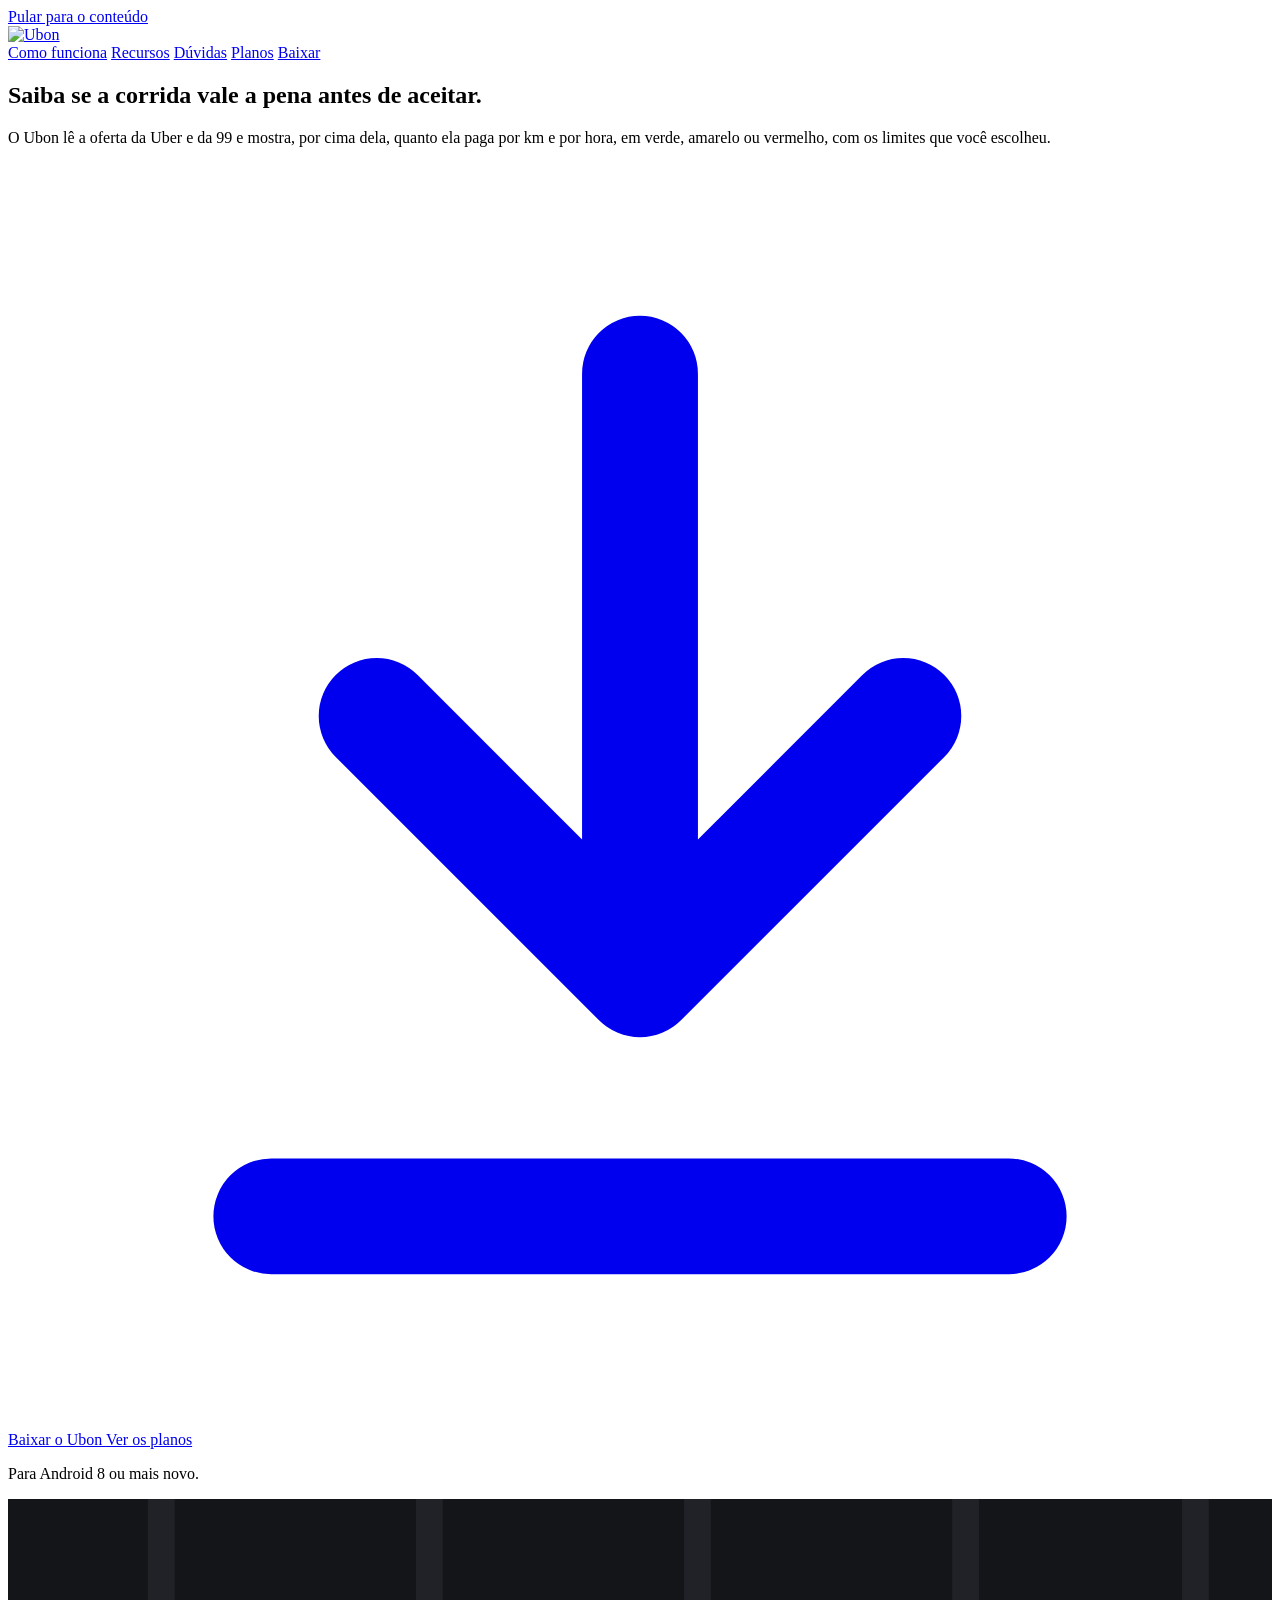
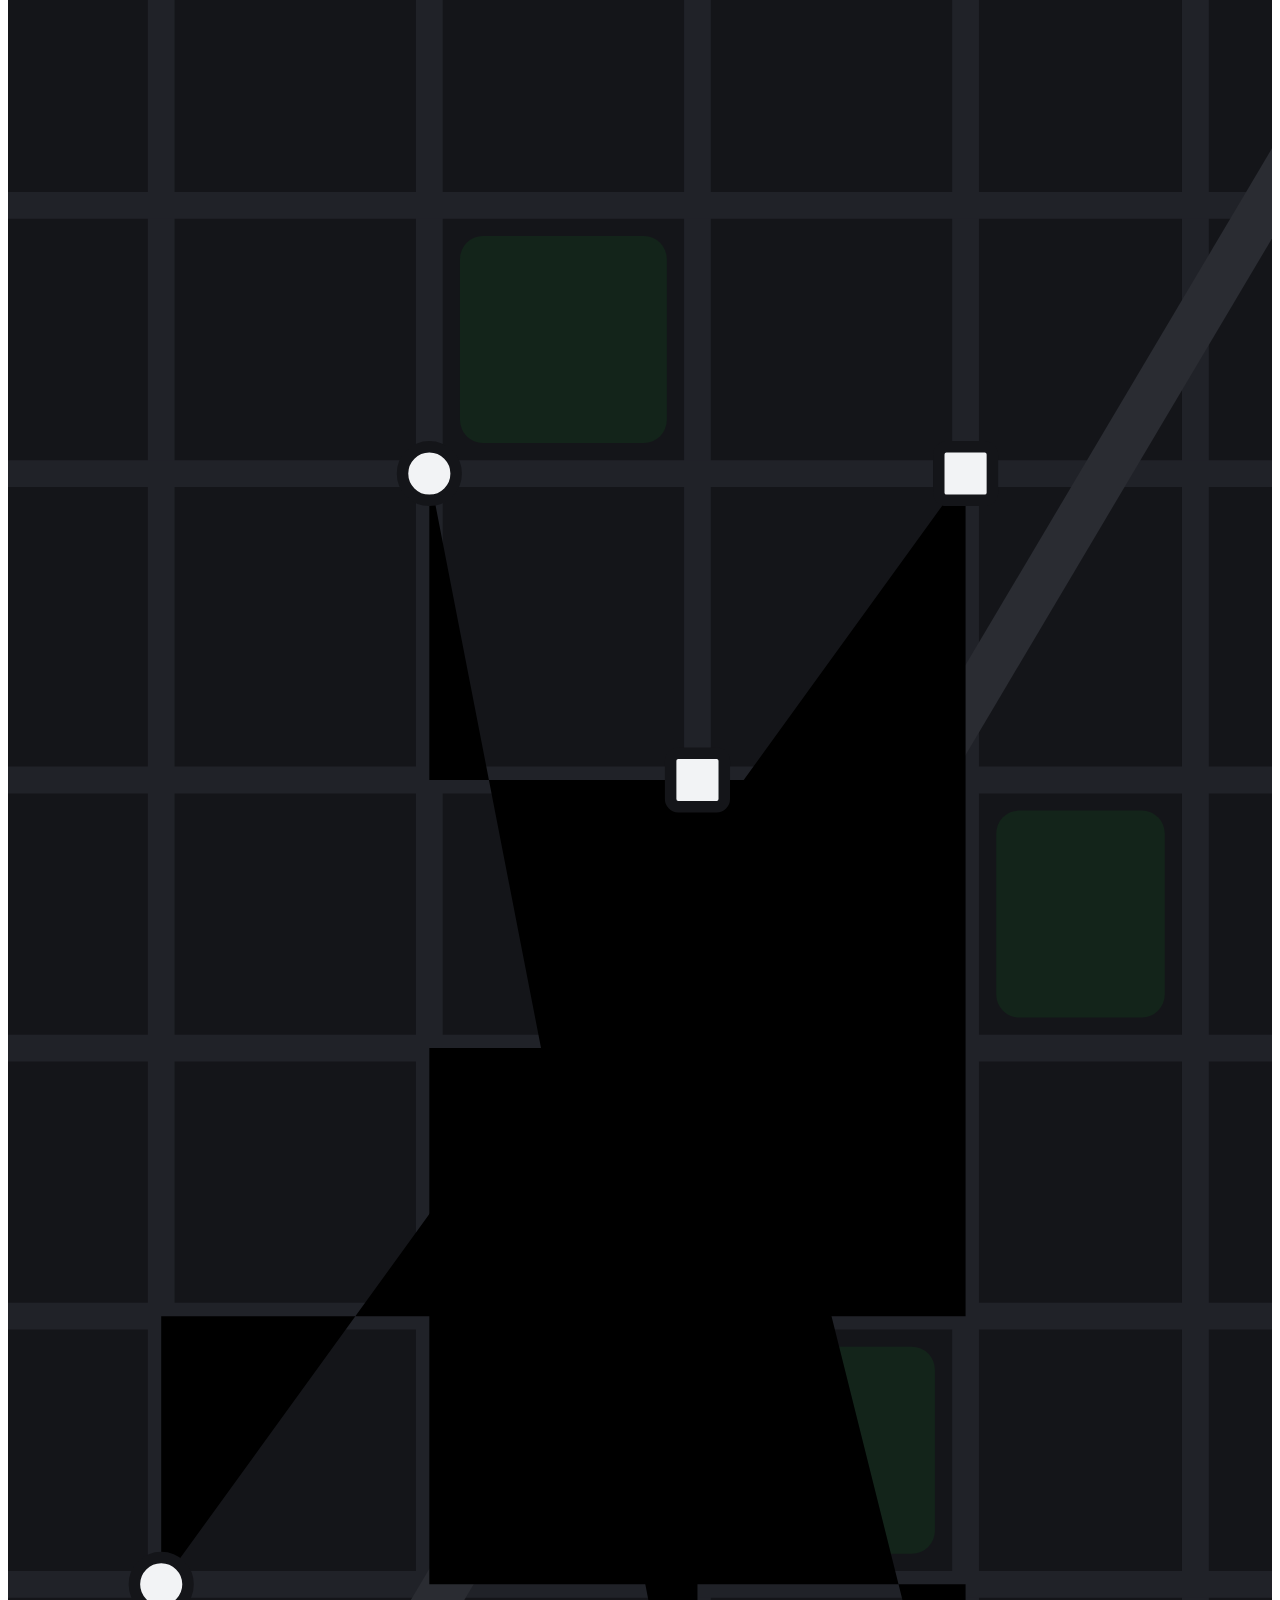
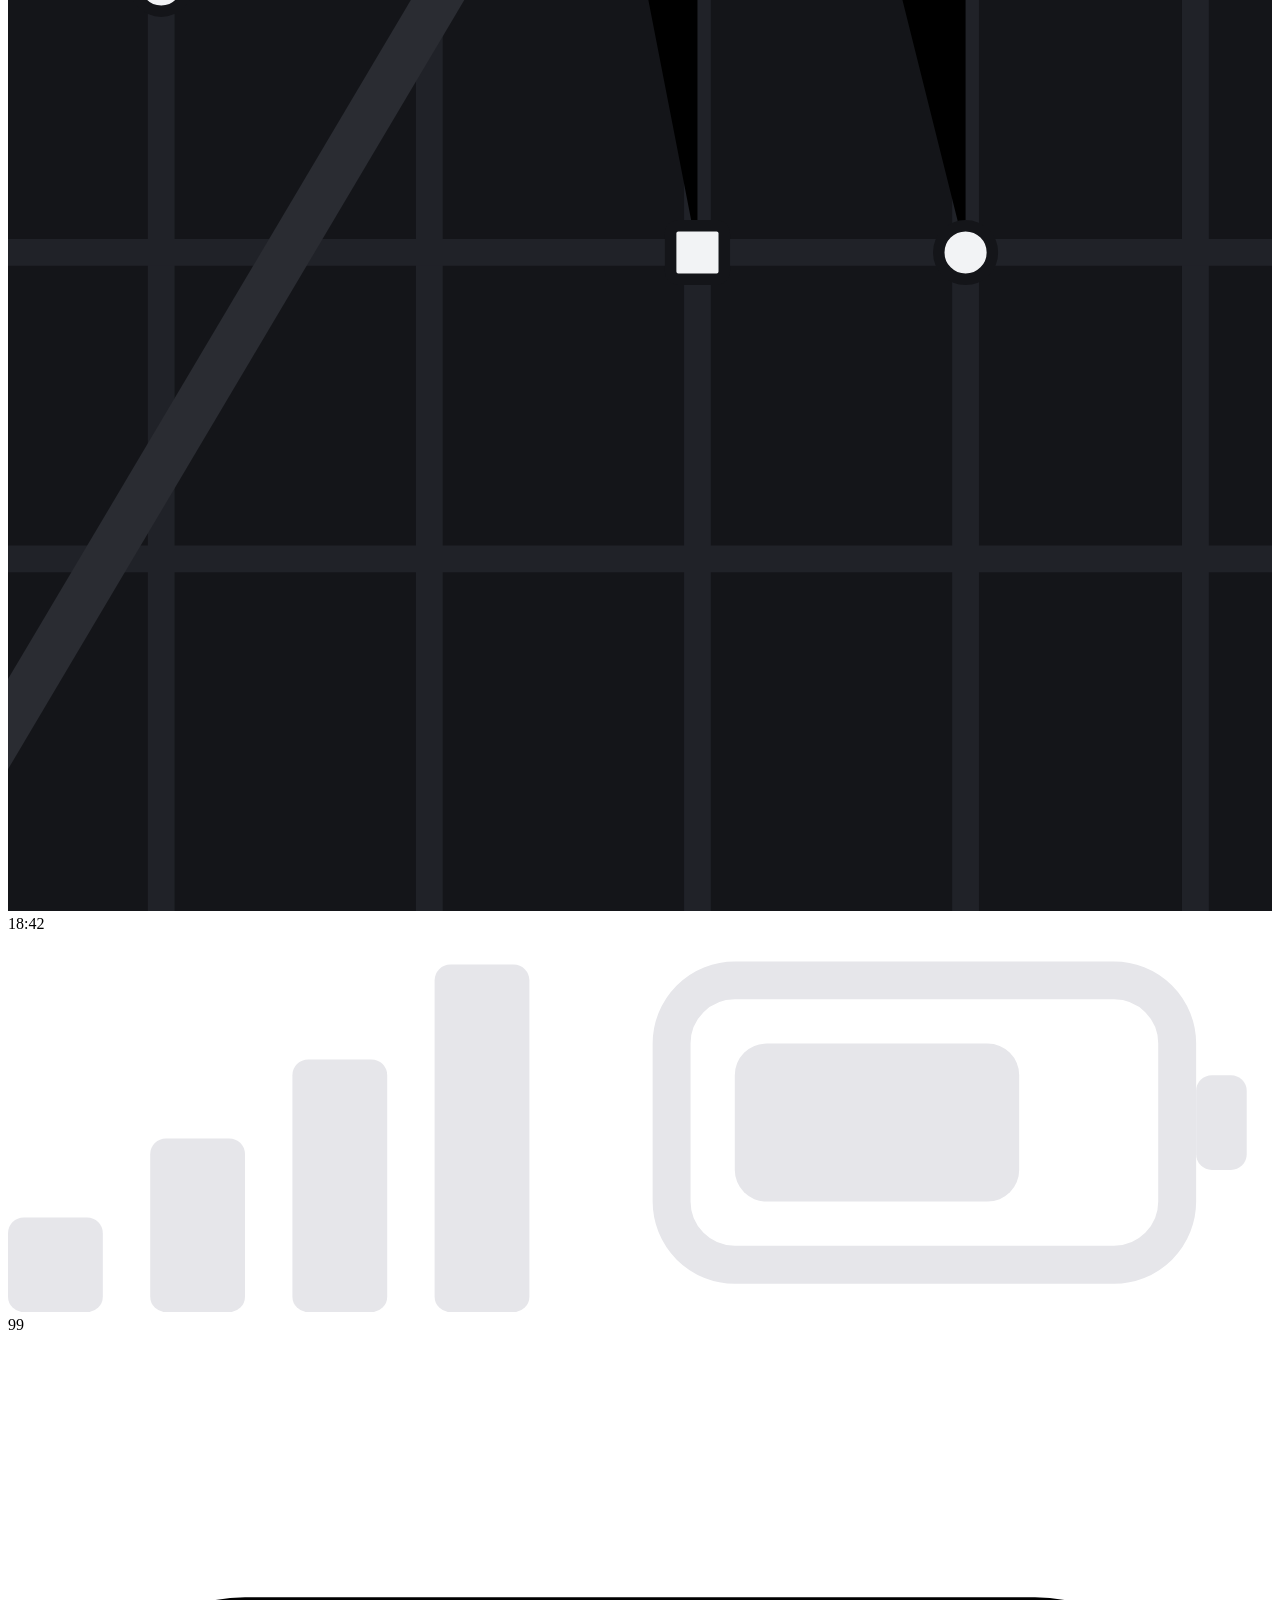
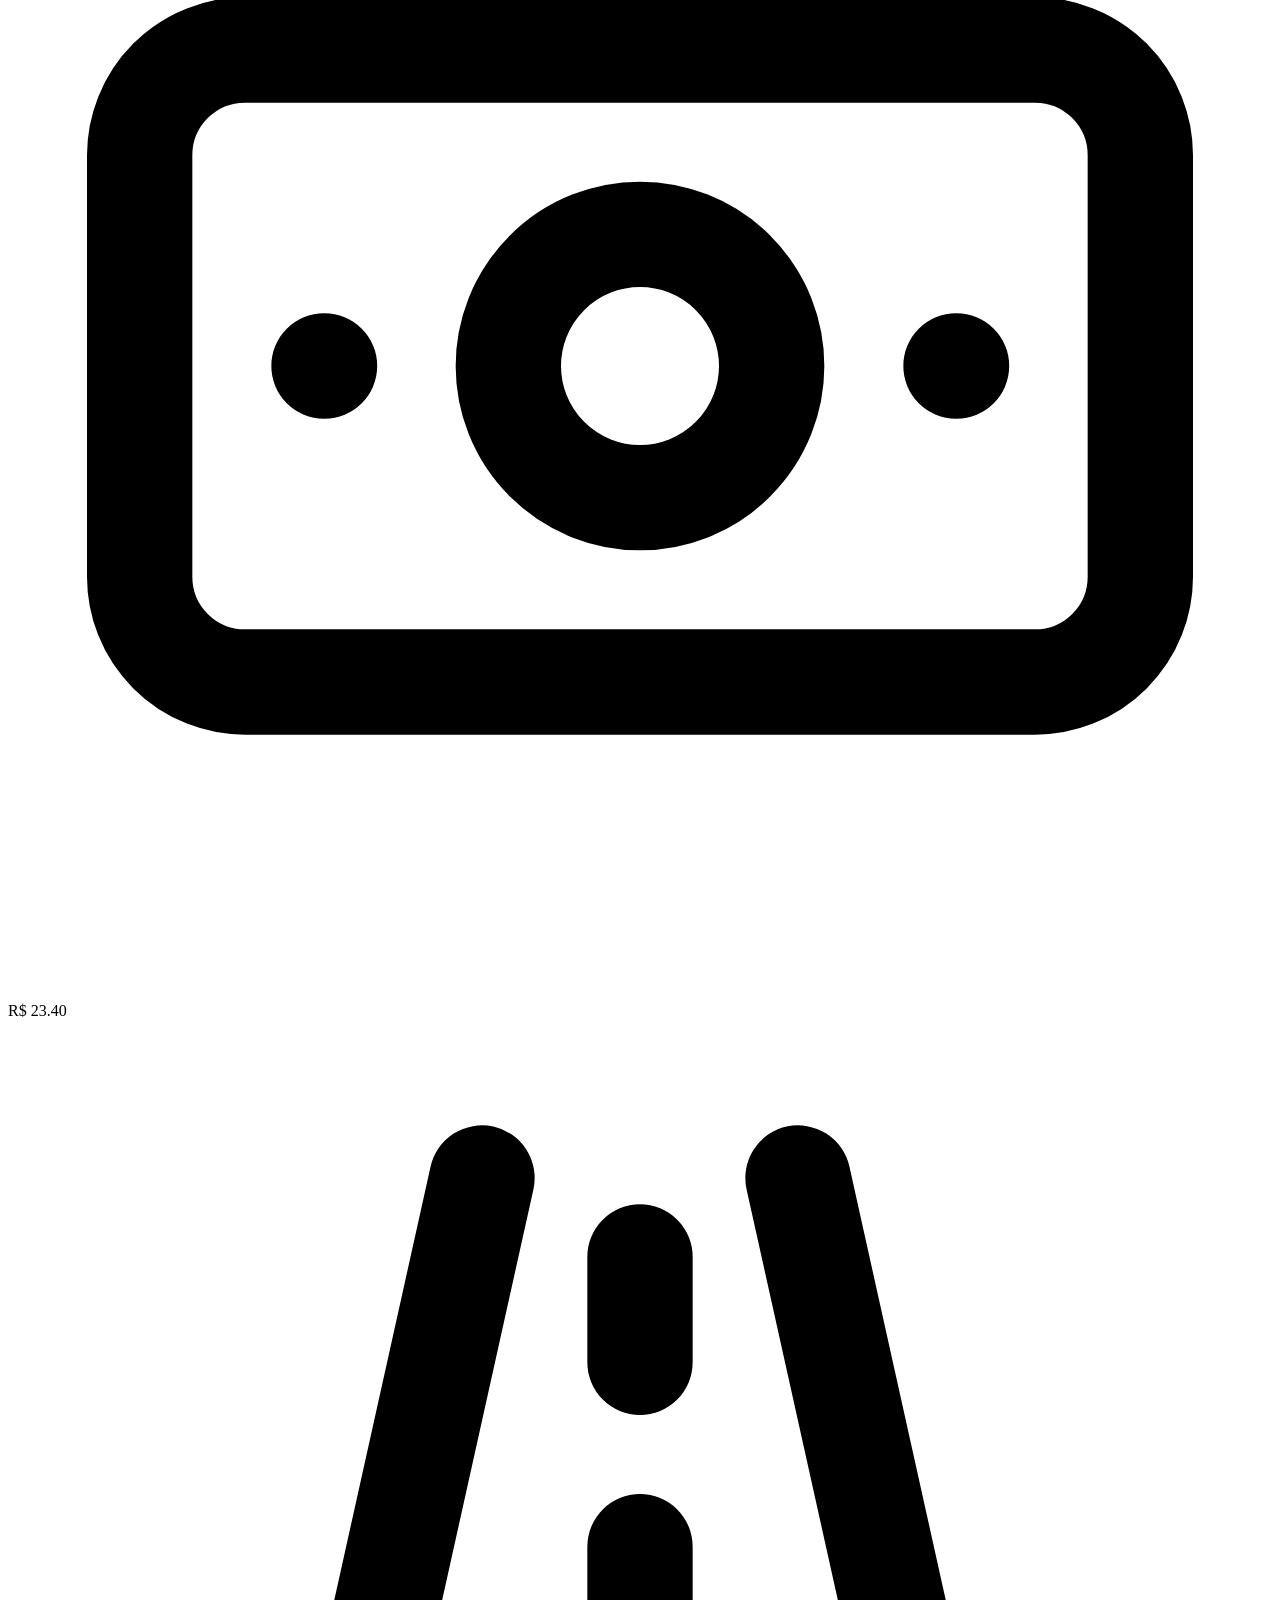
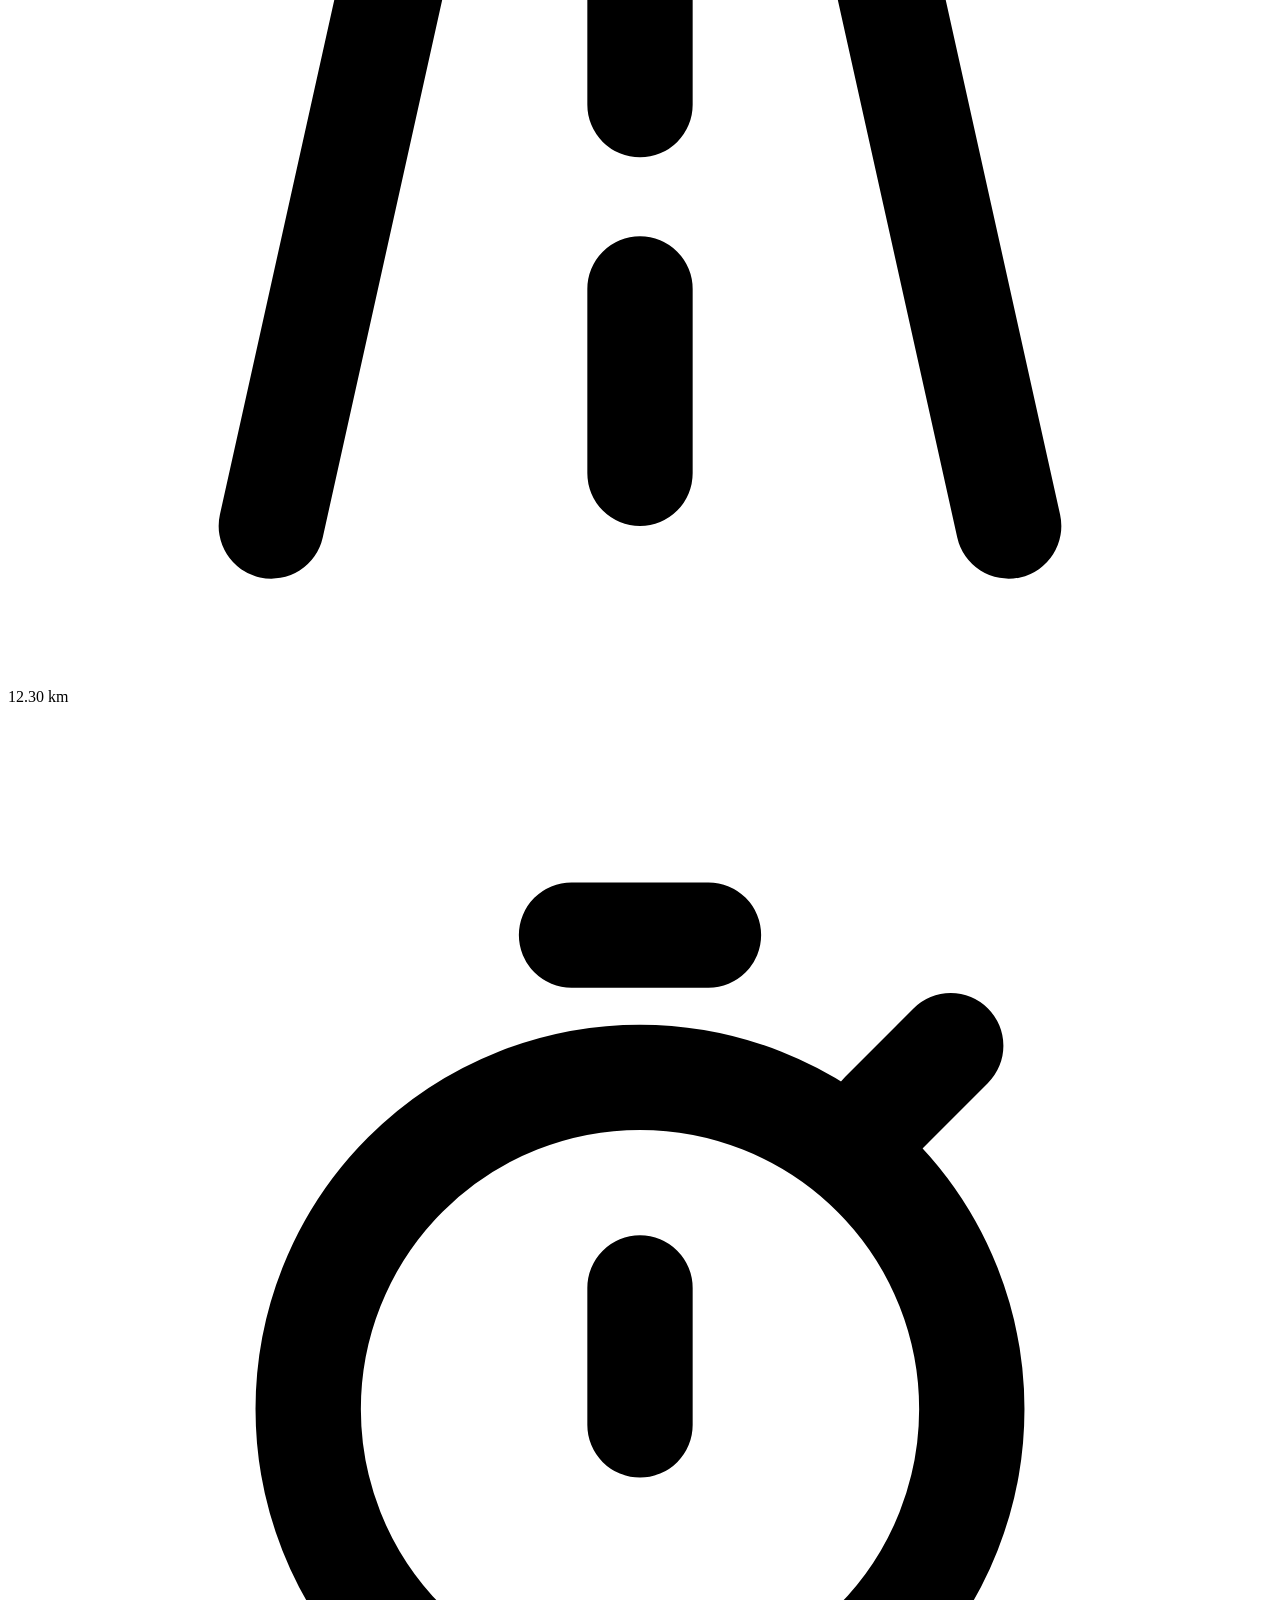
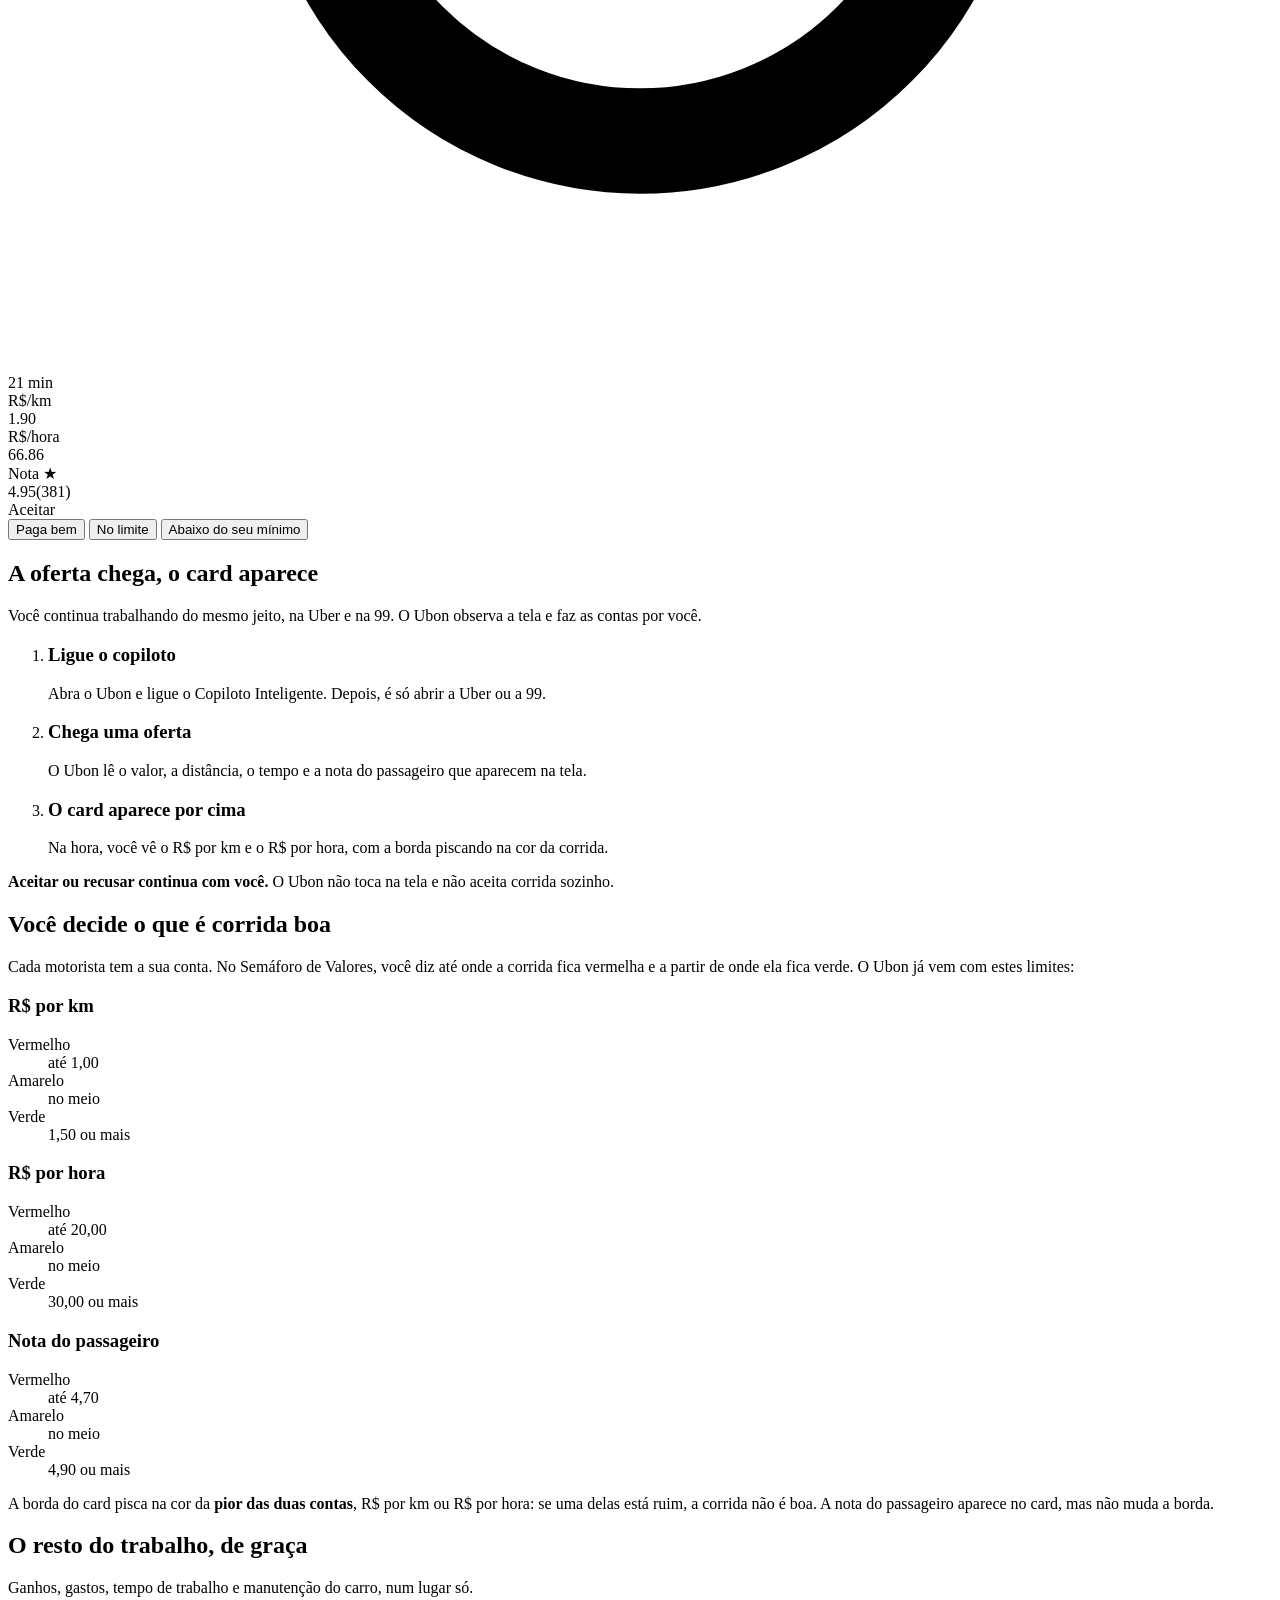
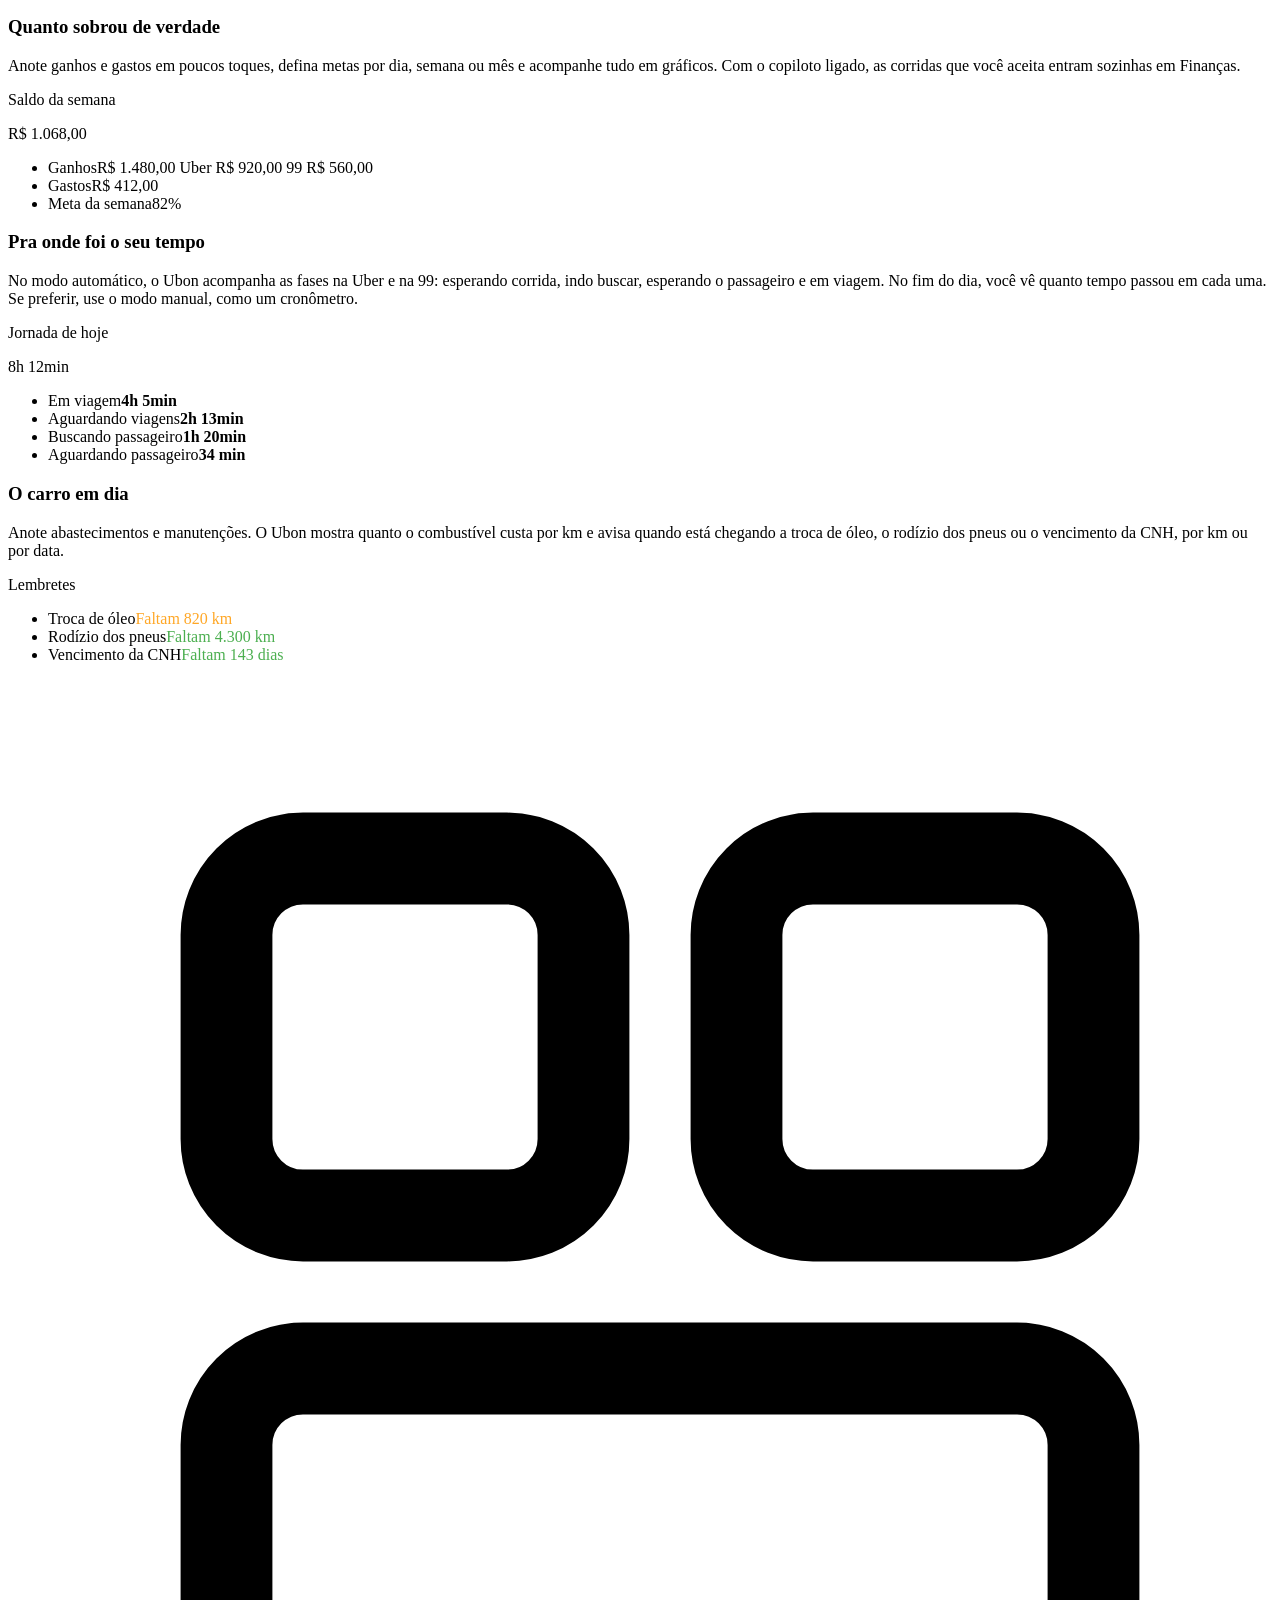
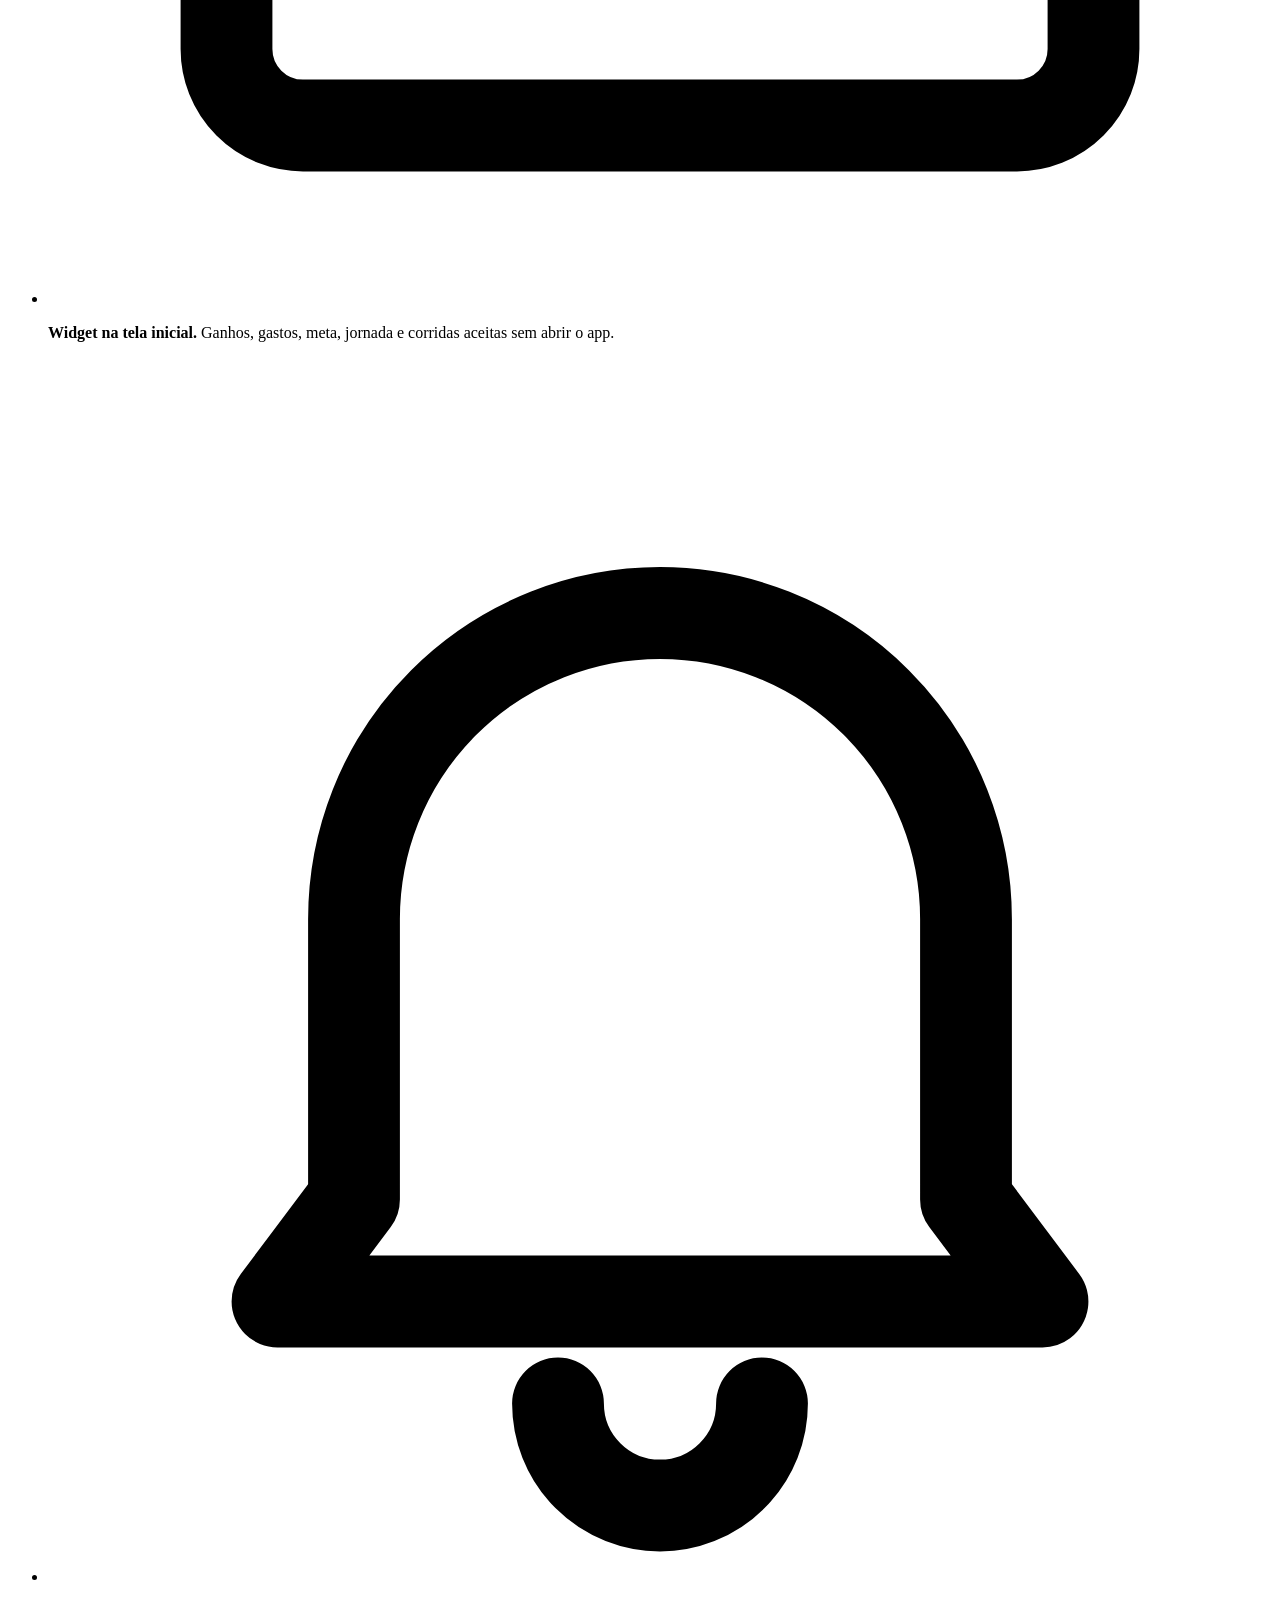
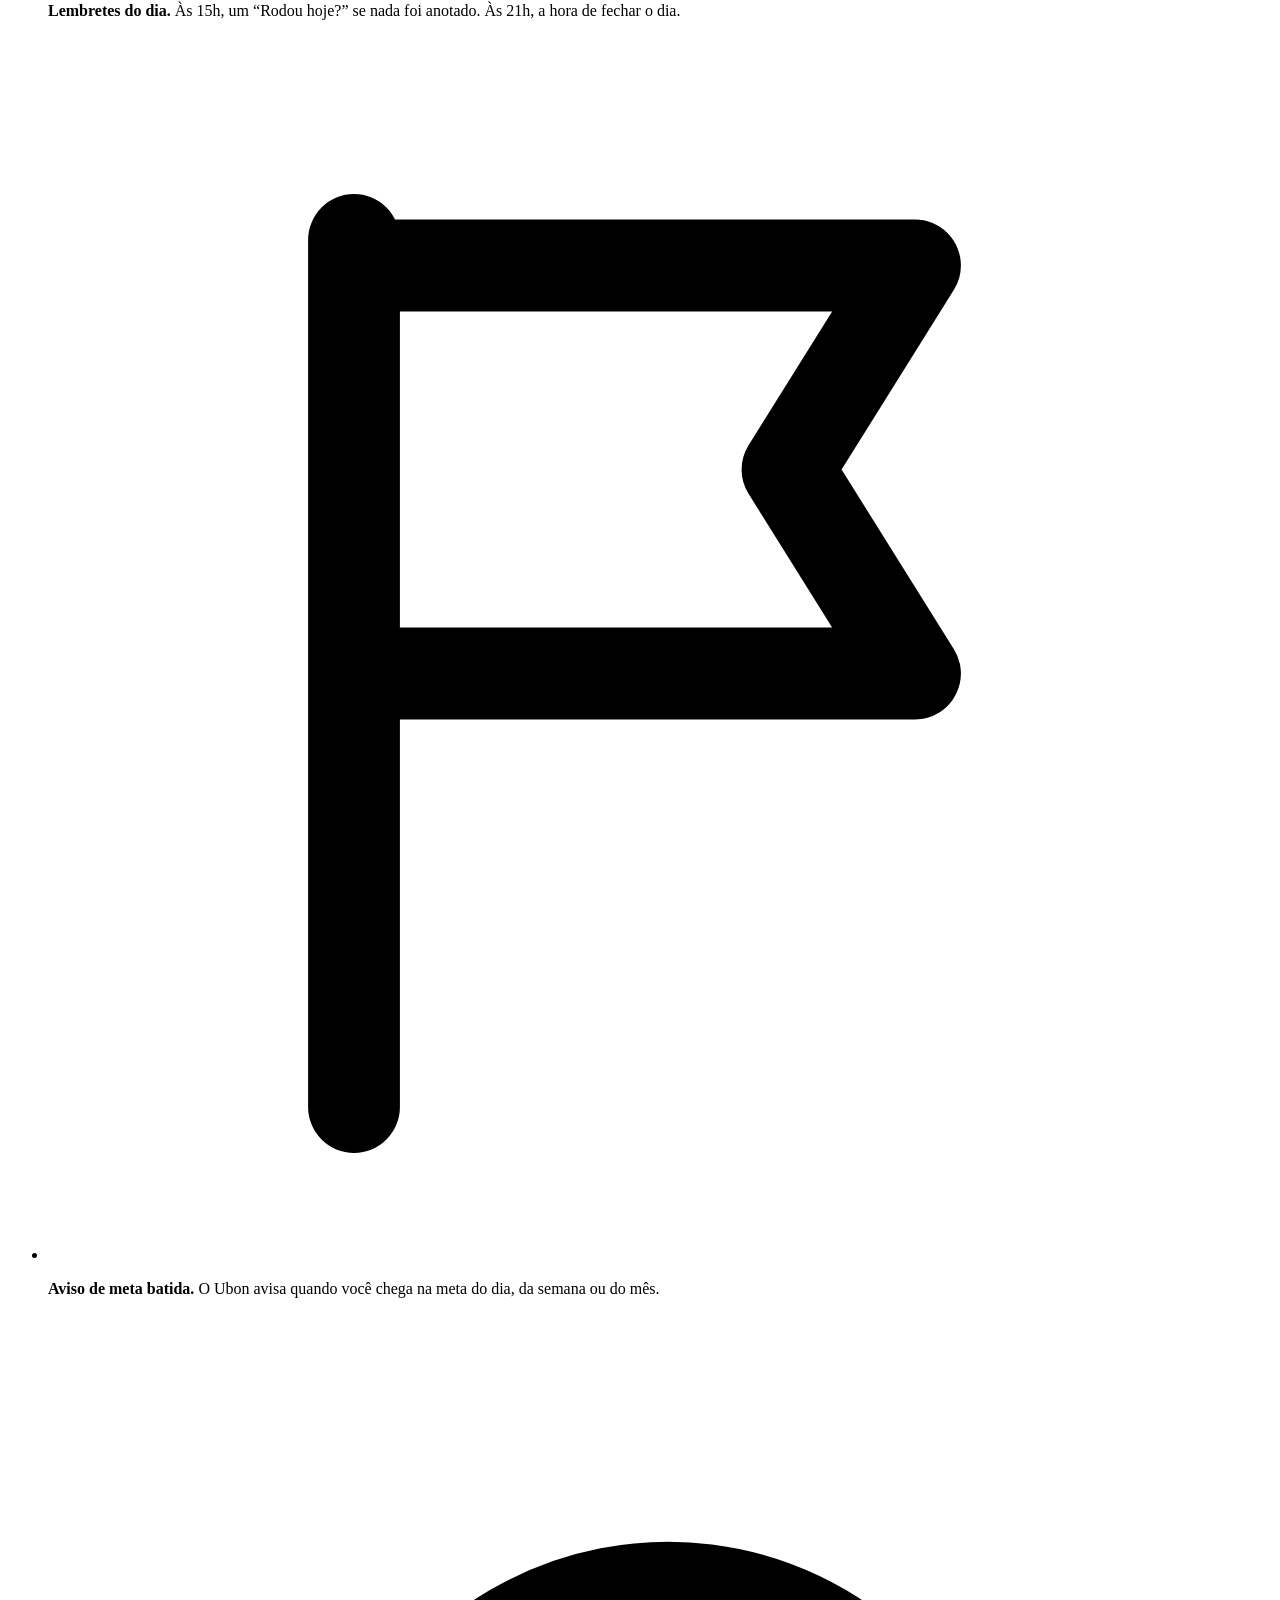
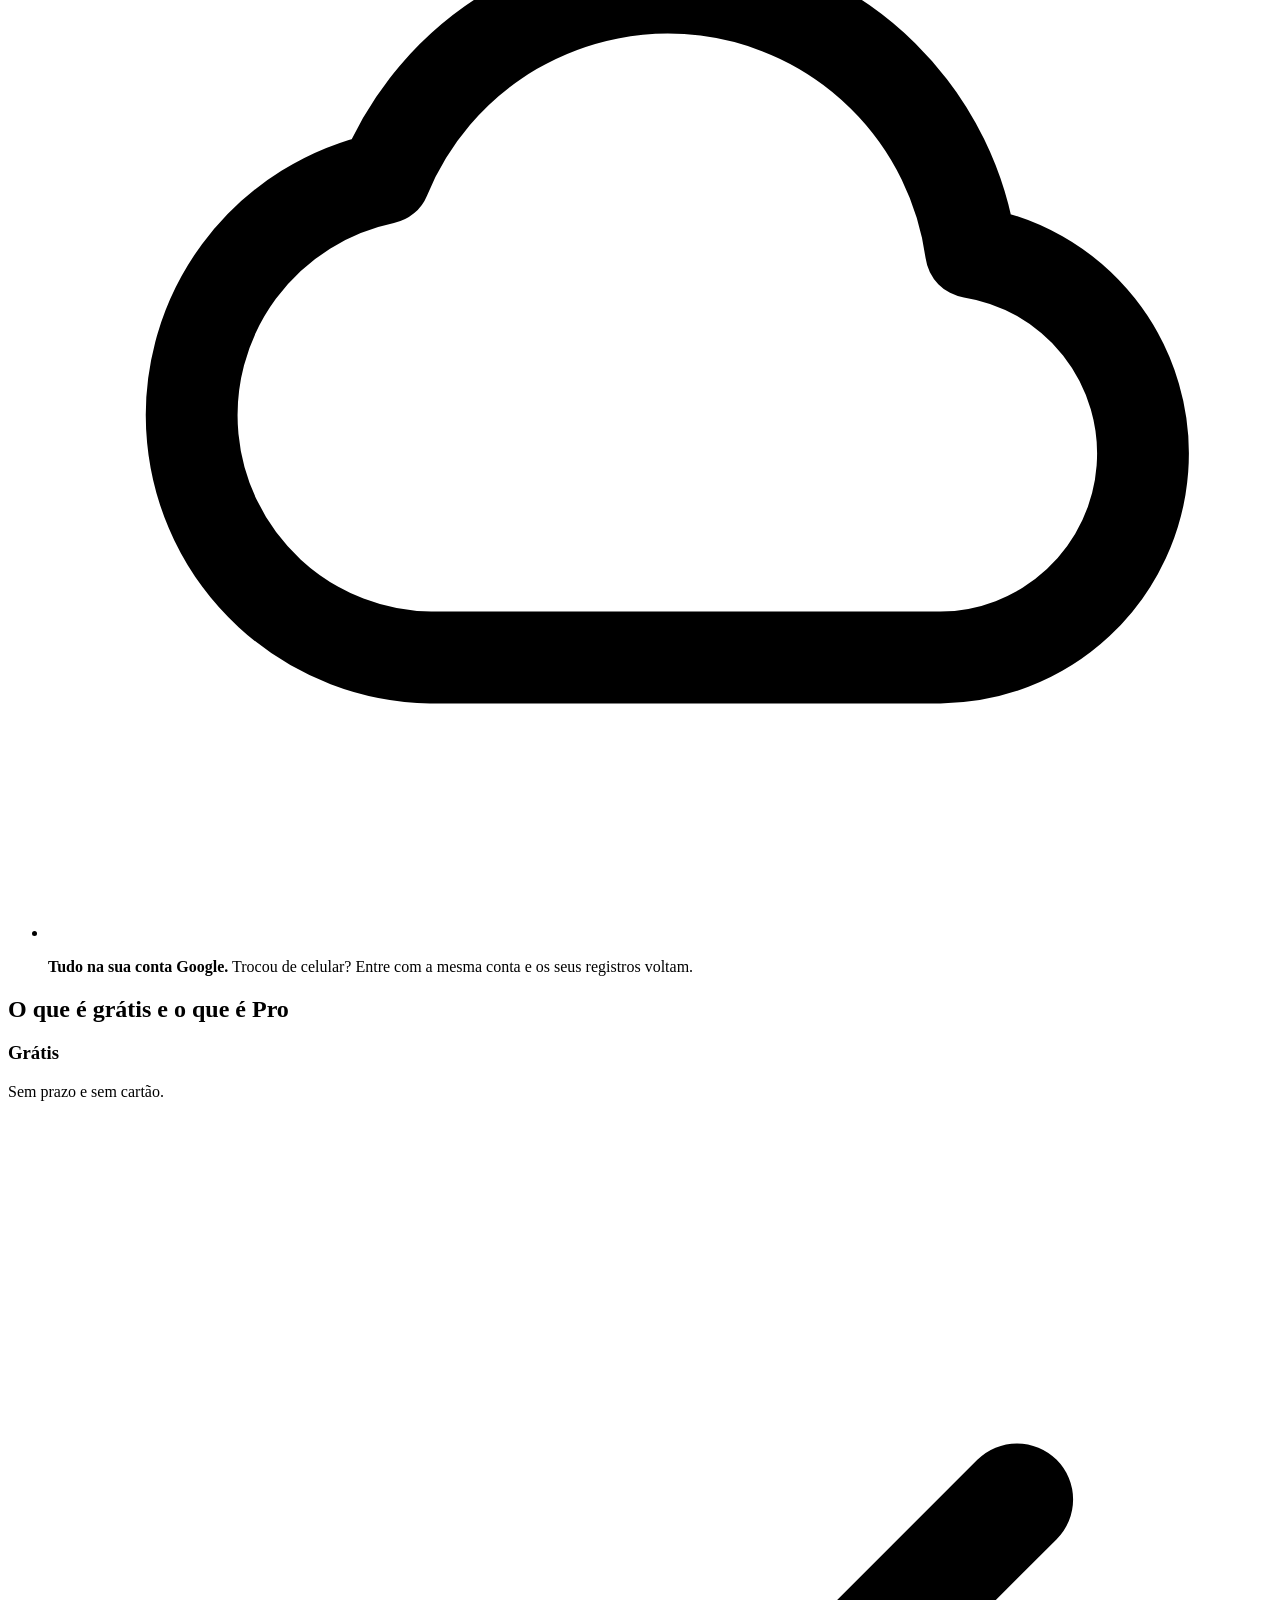
==== index.html @ b05fa04c "Add files via upload" ====
<!doctype html>
<html lang="pt-BR">
<head>
  <meta charset="utf-8">
  <meta name="viewport" content="width=device-width, initial-scale=1">
  <title>Ubon: saiba se a corrida vale a pena antes de aceitar</title>
  <meta name="description" content="O Ubon lê a oferta da Uber e da 99 e mostra quanto ela paga por km e por hora, em verde, amarelo ou vermelho. E organiza ganhos, jornada e manutenção do carro, de graça.">
  <link rel="canonical" href="https://ubon.pro/">
  <meta name="theme-color" content="#000000">
  <meta property="og:type" content="website">
  <meta property="og:locale" content="pt_BR">
  <meta property="og:site_name" content="Ubon">
  <meta property="og:title" content="Ubon: saiba se a corrida vale a pena antes de aceitar">
  <meta property="og:description" content="O card do Ubon mostra, por cima da oferta da Uber e da 99, quanto ela paga por km e por hora.">
  <meta property="og:url" content="https://ubon.pro/">
  <meta property="og:image" content="https://ubon.pro/assets/compartilhar.png">
  <meta name="twitter:card" content="summary_large_image">
  <link rel="icon" href="/assets/icone-32.png" sizes="32x32" type="image/png">
  <link rel="icon" href="/assets/icone-192.png" sizes="192x192" type="image/png">
  <link rel="apple-touch-icon" href="/assets/icone-180.png">
  <link rel="preload" href="/assets/fontes/roboto-condensed-latin-700-normal.woff2" as="font" type="font/woff2" crossorigin>
  <link rel="preload" href="/assets/fontes/roboto-latin-400-normal.woff2" as="font" type="font/woff2" crossorigin>
  <link rel="stylesheet" href="/assets/estilo.css">
  <script src="/assets/site.js" defer></script>
</head>
<body>
  <a class="pular" href="#conteudo">Pular para o conteúdo</a>

  <header class="topo">
    <div class="container">
      <a class="logo" href="/" aria-label="Ubon, página inicial"><img src="/assets/ubon-logo.png" alt="Ubon" width="192" height="96"></a>
      <nav class="menu" aria-label="Principal">
        <a class="so-no-largo" href="/#como-funciona">Como funciona</a>
        <a class="so-no-largo" href="/#recursos">Recursos</a>
        <a class="so-no-largo" href="/#duvidas">Dúvidas</a>
        <a href="/planos/">Planos</a>
        <a class="botao botao-principal botao-pequeno" href="/baixar/">Baixar</a>
      </nav>
    </div>
  </header>

  <main id="conteudo">
    <section class="hero">
      <div class="container">
        <div class="hero-texto">
          <h1>Saiba se a corrida vale a pena antes de aceitar.</h1>
          <p class="lead">O Ubon lê a oferta da Uber e da 99 e mostra, por cima dela, quanto ela paga por km e por hora, em verde, amarelo ou vermelho, com os limites que você escolheu.</p>
          <div class="acoes">
            <a class="botao botao-principal" href="/baixar/">
              <svg viewBox="0 0 24 24" aria-hidden="true" fill="none" stroke="currentColor" stroke-width="2.2" stroke-linecap="round" stroke-linejoin="round"><path d="M12 4v11M7 10.5l5 5 5-5M5 20h14"/></svg>
              Baixar o Ubon
            </a>
            <a class="botao botao-secundario" href="/planos/">Ver os planos</a>
          </div>
          <p class="pequeno">Para Android 8 ou mais novo.</p>
        </div>

        <div class="demo">
          <div class="celular" role="img" aria-label="Exemplo: oferta da 99 de R$ 23,40, 12,3 km e 21 minutos. O card mostra R$ 1,90 por km e R$ 66,86 por hora, com a borda verde: paga bem.">
            <svg class="mapa" viewBox="0 0 330 682" preserveAspectRatio="xMidYMid slice" aria-hidden="true" focusable="false">
              <rect width="330" height="682" fill="#141519"/>
              <rect x="188" y="378" width="54" height="54" rx="6" fill="#13241A"/>
              <rect x="118" y="88" width="54" height="54" rx="6" fill="#13241A"/>
              <rect x="258" y="238" width="44" height="54" rx="6" fill="#13241A"/>
              <g fill="none" stroke="#202228" stroke-width="7">
                <path d="M40 0V682M110 0V682M180 0V682M250 0V682M310 0V682"/>
                <path d="M0 80H330M0 150H330M0 230H330M0 300H330M0 370H330M0 440H330M0 510H330M0 590H330"/>
              </g>
              <path d="M-10 650L340 60" fill="none" stroke="#2A2C32" stroke-width="12"/>
              <path class="rota ativa" d="M40 440V370H180V230H250V150"/>
              <path class="rota" d="M250 510V440H110V300H180V230"/>
              <path class="rota" d="M110 150V230H250V370H180V510"/>
              <g class="ponto-da-rota ativo" data-exemplo="0">
                <circle cx="40" cy="440" r="7" fill="#F2F3F5" stroke="#141519" stroke-width="3"/>
                <rect x="243" y="143" width="14" height="14" rx="2" fill="#F2F3F5" stroke="#141519" stroke-width="3"/>
              </g>
              <g class="ponto-da-rota" data-exemplo="1">
                <circle cx="250" cy="510" r="7" fill="#F2F3F5" stroke="#141519" stroke-width="3"/>
                <rect x="173" y="223" width="14" height="14" rx="2" fill="#F2F3F5" stroke="#141519" stroke-width="3"/>
              </g>
              <g class="ponto-da-rota" data-exemplo="2">
                <circle cx="110" cy="150" r="7" fill="#F2F3F5" stroke="#141519" stroke-width="3"/>
                <rect x="173" y="503" width="14" height="14" rx="2" fill="#F2F3F5" stroke="#141519" stroke-width="3"/>
              </g>
            </svg>

            <div class="barra-de-status" aria-hidden="true">
              <span>18:42</span>
              <svg viewBox="0 0 40 12" fill="#E6E6EA"><rect x="0" y="9" width="3" height="3" rx=".5"/><rect x="4.5" y="6.5" width="3" height="5.5" rx=".5"/><rect x="9" y="4" width="3" height="8" rx=".5"/><rect x="13.5" y="1" width="3" height="11" rx=".5"/><rect x="21" y="1.5" width="16" height="9" rx="2" fill="none" stroke="#E6E6EA" stroke-width="1.2"/><rect x="23" y="3.5" width="9" height="5" rx="1"/><rect x="37.6" y="4.5" width="1.6" height="3" rx=".5"/></svg>
            </div>

            <div class="card-ubon" id="card-ubon" style="--cor: #00E676" aria-hidden="true">
              <div class="dentro">
                <div class="linha-1">
                  <span class="selo da-99" data-campo="selo">99</span>
                  <span class="info"><svg viewBox="0 0 24 24" fill="none" stroke="currentColor" stroke-width="2" stroke-linecap="round"><path d="M4.5 6H19.5A2 2 0 0 1 21.5 8V16A2 2 0 0 1 19.5 18H4.5A2 2 0 0 1 2.5 16V8A2 2 0 0 1 4.5 6Z"/><path d="M9.5 12a2.5 2.5 0 1 0 5 0a2.5 2.5 0 1 0-5 0z"/><path d="M6 12h.01M18 12h.01"/></svg><span data-campo="valor">R$ 23.40</span></span>
                  <span class="info"><svg viewBox="0 0 24 24" fill="none" stroke="currentColor" stroke-width="2" stroke-linecap="round"><path d="M5 21 9 3M19 21 15 3"/><path d="M12 4.5v2M12 10v3M12 16.5V20"/></svg><span data-campo="km">12.30 km</span></span>
                  <span class="info"><svg viewBox="0 0 24 24" fill="none" stroke="currentColor" stroke-width="2" stroke-linecap="round"><g transform="translate(-3 .35)"><path d="M8.7 13a6.3 6.3 0 1 0 12.6 0a6.3 6.3 0 1 0-12.6 0z"/><path d="M15 10.7v2.6M13.7 4h2.6M19.6 7.4l1.3-1.3"/></g></svg><span data-campo="min">21 min</span></span>
                </div>
                <div class="linha-2">
                  <div class="metrica">
                    <div class="rotulo">R$/km</div>
                    <div class="numero boa"><span data-campo="porKm">1.90</span></div>
                  </div>
                  <div class="metrica">
                    <div class="rotulo">R$/hora</div>
                    <div class="numero boa"><span data-campo="porHora">66.86</span></div>
                  </div>
                  <div class="metrica">
                    <div class="rotulo">Nota <span class="estrela">★</span></div>
                    <div class="numero boa"><span data-campo="nota">4.95</span><span class="sufixo" data-campo="corridas">(381)</span></div>
                  </div>
                </div>
              </div>
            </div>

            <div class="folha-da-oferta" aria-hidden="true">
              <div class="tracos"><span class="traco"></span><span class="traco"></span><span class="traco"></span></div>
              <div class="aceitar">Aceitar</div>
            </div>
          </div>

          <div class="legenda" role="group" aria-label="Ver um exemplo de oferta">
            <button type="button" aria-pressed="true"><span class="ponto boa"></span>Paga bem</button>
            <button type="button" aria-pressed="false"><span class="ponto media"></span>No limite</button>
            <button type="button" aria-pressed="false"><span class="ponto ruim"></span>Abaixo do seu mínimo</button>
          </div>
        </div>
      </div>
    </section>

    <section class="secao" id="como-funciona" aria-labelledby="titulo-como-funciona">
      <div class="container">
        <div class="cabeca-da-secao">
          <h2 id="titulo-como-funciona">A oferta chega, o card aparece</h2>
          <p class="lead">Você continua trabalhando do mesmo jeito, na Uber e na 99. O Ubon observa a tela e faz as contas por você.</p>
        </div>
        <ol class="passos em-linha">
          <li>
            <h3>Ligue o copiloto</h3>
            <p>Abra o Ubon e ligue o Copiloto Inteligente. Depois, é só abrir a Uber ou a 99.</p>
          </li>
          <li>
            <h3>Chega uma oferta</h3>
            <p>O Ubon lê o valor, a distância, o tempo e a nota do passageiro que aparecem na tela.</p>
          </li>
          <li>
            <h3>O card aparece por cima</h3>
            <p>Na hora, você vê o R$&nbsp;por&nbsp;km e o R$&nbsp;por&nbsp;hora, com a borda piscando na cor da corrida.</p>
          </li>
        </ol>
        <p class="frase-de-fecho"><strong>Aceitar ou recusar continua com você.</strong> O Ubon não toca na tela e não aceita corrida sozinho.</p>
      </div>
    </section>

    <section class="secao" id="limites" aria-labelledby="titulo-limites">
      <div class="container">
        <div class="cabeca-da-secao">
          <h2 id="titulo-limites">Você decide o que é corrida boa</h2>
          <p class="lead">Cada motorista tem a sua conta. No Semáforo de Valores, você diz até onde a corrida fica vermelha e a partir de onde ela fica verde. O Ubon já vem com estes limites:</p>
        </div>
        <div class="escalas">
          <div class="escala">
            <h3>R$ por km</h3>
            <div class="trilho" aria-hidden="true"><span></span><span></span><span></span></div>
            <dl class="marcas">
              <div><dt>Vermelho</dt><dd>até 1,00</dd></div>
              <div><dt>Amarelo</dt><dd>no meio</dd></div>
              <div><dt>Verde</dt><dd>1,50 ou mais</dd></div>
            </dl>
          </div>
          <div class="escala">
            <h3>R$ por hora</h3>
            <div class="trilho" aria-hidden="true"><span></span><span></span><span></span></div>
            <dl class="marcas">
              <div><dt>Vermelho</dt><dd>até 20,00</dd></div>
              <div><dt>Amarelo</dt><dd>no meio</dd></div>
              <div><dt>Verde</dt><dd>30,00 ou mais</dd></div>
            </dl>
          </div>
          <div class="escala">
            <h3>Nota do passageiro</h3>
            <div class="trilho" aria-hidden="true"><span></span><span></span><span></span></div>
            <dl class="marcas">
              <div><dt>Vermelho</dt><dd>até 4,70</dd></div>
              <div><dt>Amarelo</dt><dd>no meio</dd></div>
              <div><dt>Verde</dt><dd>4,90 ou mais</dd></div>
            </dl>
          </div>
        </div>
        <p class="frase-de-fecho">A borda do card pisca na cor da <strong>pior das duas contas</strong>, R$&nbsp;por&nbsp;km ou R$&nbsp;por&nbsp;hora: se uma delas está ruim, a corrida não é boa. A nota do passageiro aparece no card, mas não muda a borda.</p>
      </div>
    </section>

    <section class="secao" id="recursos" aria-labelledby="titulo-recursos">
      <div class="container">
        <div class="cabeca-da-secao">
          <h2 id="titulo-recursos">O resto do trabalho, de graça</h2>
          <p class="lead">Ganhos, gastos, tempo de trabalho e manutenção do carro, num lugar só.</p>
        </div>

        <div class="recursos">
          <article class="recurso">
            <div>
              <h3>Quanto sobrou de verdade</h3>
              <p>Anote ganhos e gastos em poucos toques, defina metas por dia, semana ou mês e acompanhe tudo em gráficos. Com o copiloto ligado, as corridas que você aceita entram sozinhas em Finanças.</p>
            </div>
            <div class="painel" role="img" aria-label="Exemplo de Finanças: saldo da semana de R$ 1.068,00, com R$ 1.480,00 de ganhos, R$ 412,00 de gastos e 82% da meta.">
              <p class="titulo-do-painel">Saldo da semana</p>
              <p class="grande">R$ 1.068,00</p>
              <ul class="contas">
                <li>
                  <span>Ganhos</span><span class="valor">R$ 1.480,00</span>
                  <span class="barrinha"><span style="width: 62%; background: #E6E6EA"></span><span style="width: 38%; background: #FFDD00"></span></span>
                  <span class="detalhe"><i class="cor-uber"></i>Uber R$ 920,00 <i class="cor-99"></i>99 R$ 560,00</span>
                </li>
                <li>
                  <span>Gastos</span><span class="valor">R$ 412,00</span>
                  <span class="barrinha"><span style="width: 28%; background: #FF6E6E"></span></span>
                </li>
                <li>
                  <span>Meta da semana</span><span class="valor">82%</span>
                  <span class="barrinha"><span style="width: 82%; background: #00E676"></span></span>
                </li>
              </ul>
            </div>
          </article>

          <article class="recurso">
            <div>
              <h3>Pra onde foi o seu tempo</h3>
              <p>No modo automático, o Ubon acompanha as fases na Uber e na 99: esperando corrida, indo buscar, esperando o passageiro e em viagem. No fim do dia, você vê quanto tempo passou em cada uma. Se preferir, use o modo manual, como um cronômetro.</p>
            </div>
            <div class="painel" role="img" aria-label="Exemplo de Jornada: 8 horas e 12 minutos no dia, sendo 4h 5min em viagem, 2h 13min aguardando viagens, 1h 20min buscando passageiro e 34 minutos aguardando passageiro.">
              <p class="titulo-do-painel">Jornada de hoje</p>
              <p class="grande">8h 12min</p>
              <div class="fases">
                <span style="flex: 245; background: #00E676"></span>
                <span style="flex: 133; background: #FF1744"></span>
                <span style="flex: 80; background: #FF9100"></span>
                <span style="flex: 34; background: #2979FF"></span>
              </div>
              <ul class="legenda-das-fases">
                <li><i style="background: #00E676"></i>Em viagem<b>4h 5min</b></li>
                <li><i style="background: #FF1744"></i>Aguardando viagens<b>2h 13min</b></li>
                <li><i style="background: #FF9100"></i>Buscando passageiro<b>1h 20min</b></li>
                <li><i style="background: #2979FF"></i>Aguardando passageiro<b>34 min</b></li>
              </ul>
            </div>
          </article>

          <article class="recurso">
            <div>
              <h3>O carro em dia</h3>
              <p>Anote abastecimentos e manutenções. O Ubon mostra quanto o combustível custa por km e avisa quando está chegando a troca de óleo, o rodízio dos pneus ou o vencimento da CNH, por km ou por data.</p>
            </div>
            <div class="painel" role="img" aria-label="Exemplo de lembretes: troca de óleo, faltam 820 km; rodízio dos pneus, faltam 4.300 km; vencimento da CNH, faltam 143 dias.">
              <p class="titulo-do-painel">Lembretes</p>
              <ul class="lembretes">
                <li>
                  <span>Troca de óleo</span><span class="quanto" style="color: #FFA726">Faltam 820 km</span>
                  <span class="barrinha"><span style="width: 92%; background: #FFA726"></span></span>
                </li>
                <li>
                  <span>Rodízio dos pneus</span><span class="quanto" style="color: #4CAF50">Faltam 4.300 km</span>
                  <span class="barrinha"><span style="width: 57%; background: #4CAF50"></span></span>
                </li>
                <li>
                  <span>Vencimento da CNH</span><span class="quanto" style="color: #4CAF50">Faltam 143 dias</span>
                  <span class="barrinha"><span style="width: 61%; background: #4CAF50"></span></span>
                </li>
              </ul>
            </div>
          </article>
        </div>

        <ul class="extras">
          <li>
            <svg viewBox="0 0 24 24" aria-hidden="true" fill="none" stroke="currentColor" stroke-width="1.8" stroke-linejoin="round"><rect x="3.5" y="3.5" width="7" height="7" rx="1.5"/><rect x="13.5" y="3.5" width="7" height="7" rx="1.5"/><rect x="3.5" y="13.5" width="17" height="7" rx="1.5"/></svg>
            <p><strong>Widget na tela inicial.</strong> Ganhos, gastos, meta, jornada e corridas aceitas sem abrir o app.</p>
          </li>
          <li>
            <svg viewBox="0 0 24 24" aria-hidden="true" fill="none" stroke="currentColor" stroke-width="1.8" stroke-linecap="round" stroke-linejoin="round"><path d="M6 16.5V11a6 6 0 0 1 12 0v5.5l1.5 2h-15z"/><path d="M10 20.5a2 2 0 0 0 4 0"/></svg>
            <p><strong>Lembretes do dia.</strong> Às 15h, um “Rodou hoje?” se nada foi anotado. Às 21h, a hora de fechar o dia.</p>
          </li>
          <li>
            <svg viewBox="0 0 24 24" aria-hidden="true" fill="none" stroke="currentColor" stroke-width="1.8" stroke-linecap="round" stroke-linejoin="round"><path d="M6 21V4M6 4.5h11l-2.5 4 2.5 4H6"/></svg>
            <p><strong>Aviso de meta batida.</strong> O Ubon avisa quando você chega na meta do dia, da semana ou do mês.</p>
          </li>
          <li>
            <svg viewBox="0 0 24 24" aria-hidden="true" fill="none" stroke="currentColor" stroke-width="1.8" stroke-linecap="round" stroke-linejoin="round"><path d="M7.5 18.5h10a4 4 0 0 0 .6-7.95A6 6 0 0 0 6.6 9.1a4.75 4.75 0 0 0 .9 9.4z"/></svg>
            <p><strong>Tudo na sua conta Google.</strong> Trocou de celular? Entre com a mesma conta e os seus registros voltam.</p>
          </li>
        </ul>
      </div>
    </section>

    <section class="secao" id="gratis-e-pro" aria-labelledby="titulo-gratis-e-pro">
      <div class="container">
        <div class="cabeca-da-secao">
          <h2 id="titulo-gratis-e-pro">O que é grátis e o que é Pro</h2>
        </div>
        <div class="lados">
          <div class="lado">
            <h3>Grátis</h3>
            <p class="subtitulo">Sem prazo e sem cartão.</p>
            <ul class="lista-com-marcas">
              <li><svg viewBox="0 0 24 24" aria-hidden="true" fill="none" stroke="currentColor" stroke-width="2.2" stroke-linecap="round" stroke-linejoin="round"><path d="M5 12.5l4.5 4.5L19 7.5"/></svg>Finanças: ganhos, gastos, metas e gráficos</li>
              <li><svg viewBox="0 0 24 24" aria-hidden="true" fill="none" stroke="currentColor" stroke-width="2.2" stroke-linecap="round" stroke-linejoin="round"><path d="M5 12.5l4.5 4.5L19 7.5"/></svg>Jornada, no automático ou no manual</li>
              <li><svg viewBox="0 0 24 24" aria-hidden="true" fill="none" stroke="currentColor" stroke-width="2.2" stroke-linecap="round" stroke-linejoin="round"><path d="M5 12.5l4.5 4.5L19 7.5"/></svg>Abastecimentos e custo por km</li>
              <li><svg viewBox="0 0 24 24" aria-hidden="true" fill="none" stroke="currentColor" stroke-width="2.2" stroke-linecap="round" stroke-linejoin="round"><path d="M5 12.5l4.5 4.5L19 7.5"/></svg>Manutenção, lembretes e CNH</li>
              <li><svg viewBox="0 0 24 24" aria-hidden="true" fill="none" stroke="currentColor" stroke-width="2.2" stroke-linecap="round" stroke-linejoin="round"><path d="M5 12.5l4.5 4.5L19 7.5"/></svg>Widget e lembretes do dia</li>
              <li><svg viewBox="0 0 24 24" aria-hidden="true" fill="none" stroke="currentColor" stroke-width="2.2" stroke-linecap="round" stroke-linejoin="round"><path d="M5 12.5l4.5 4.5L19 7.5"/></svg>Cópia dos registros na sua conta Google</li>
            </ul>
          </div>
          <div class="lado pro">
            <h3>Ubon Pro</h3>
            <p class="subtitulo">O copiloto que lê as ofertas.</p>
            <ul class="lista-com-marcas">
              <li><svg viewBox="0 0 24 24" aria-hidden="true" fill="none" stroke="currentColor" stroke-width="2.2" stroke-linecap="round" stroke-linejoin="round"><path d="M5 12.5l4.5 4.5L19 7.5"/></svg>O card por cima da oferta da Uber e da 99</li>
              <li><svg viewBox="0 0 24 24" aria-hidden="true" fill="none" stroke="currentColor" stroke-width="2.2" stroke-linecap="round" stroke-linejoin="round"><path d="M5 12.5l4.5 4.5L19 7.5"/></svg>R$ por km, R$ por hora e nota do passageiro</li>
              <li><svg viewBox="0 0 24 24" aria-hidden="true" fill="none" stroke="currentColor" stroke-width="2.2" stroke-linecap="round" stroke-linejoin="round"><path d="M5 12.5l4.5 4.5L19 7.5"/></svg>Semáforo com os seus limites</li>
              <li><svg viewBox="0 0 24 24" aria-hidden="true" fill="none" stroke="currentColor" stroke-width="2.2" stroke-linecap="round" stroke-linejoin="round"><path d="M5 12.5l4.5 4.5L19 7.5"/></svg>A voz que fala a oferta, se você quiser</li>
              <li><svg viewBox="0 0 24 24" aria-hidden="true" fill="none" stroke="currentColor" stroke-width="2.2" stroke-linecap="round" stroke-linejoin="round"><path d="M5 12.5l4.5 4.5L19 7.5"/></svg>Histórico das ofertas e corridas aceitas direto em Finanças</li>
            </ul>
            <p class="preco-resumo">A partir de <b>R$ 8,33 por mês</b> no plano de 12 meses (R$&nbsp;99,99 de uma vez).</p>
            <a class="botao botao-principal" href="/planos/">Ver os planos</a>
          </div>
        </div>
      </div>
    </section>

    <section class="secao" id="privacidade" aria-labelledby="titulo-privacidade">
      <div class="container">
        <div class="cabeca-da-secao">
          <h2 id="titulo-privacidade">O Ubon só lê a tela</h2>
          <p class="lead">Pra mostrar o card, ele precisa ler a oferta. É só isso que ele faz com a tela.</p>
        </div>
        <div class="faz-nao-faz">
          <div>
            <h3>O que ele faz</h3>
            <ul class="lista-com-marcas">
              <li><svg viewBox="0 0 24 24" aria-hidden="true" fill="none" stroke="currentColor" stroke-width="2.2" stroke-linecap="round" stroke-linejoin="round"><path d="M5 12.5l4.5 4.5L19 7.5"/></svg>Lê a oferta que aparece na tela da Uber e da 99</li>
              <li><svg viewBox="0 0 24 24" aria-hidden="true" fill="none" stroke="currentColor" stroke-width="2.2" stroke-linecap="round" stroke-linejoin="round"><path d="M5 12.5l4.5 4.5L19 7.5"/></svg>Mostra o card por cima e, se você ligar, fala a oferta</li>
              <li><svg viewBox="0 0 24 24" aria-hidden="true" fill="none" stroke="currentColor" stroke-width="2.2" stroke-linecap="round" stroke-linejoin="round"><path d="M5 12.5l4.5 4.5L19 7.5"/></svg>Guarda os seus registros no celular e numa área da nuvem que só a sua conta Google acessa</li>
            </ul>
          </div>
          <div>
            <h3>O que ele não faz</h3>
            <ul class="lista-com-marcas nao">
              <li><svg viewBox="0 0 24 24" aria-hidden="true" fill="none" stroke="currentColor" stroke-width="2.2" stroke-linecap="round"><path d="M6.5 6.5l11 11M17.5 6.5l-11 11"/></svg>Não aceita nem recusa corrida por você</li>
              <li><svg viewBox="0 0 24 24" aria-hidden="true" fill="none" stroke="currentColor" stroke-width="2.2" stroke-linecap="round"><path d="M6.5 6.5l11 11M17.5 6.5l-11 11"/></svg>Não entra na sua conta da Uber nem da 99</li>
              <li><svg viewBox="0 0 24 24" aria-hidden="true" fill="none" stroke="currentColor" stroke-width="2.2" stroke-linecap="round"><path d="M6.5 6.5l11 11M17.5 6.5l-11 11"/></svg>Não usa GPS, câmera nem microfone</li>
              <li><svg viewBox="0 0 24 24" aria-hidden="true" fill="none" stroke="currentColor" stroke-width="2.2" stroke-linecap="round"><path d="M6.5 6.5l11 11M17.5 6.5l-11 11"/></svg>Não salva print da sua tela</li>
              <li><svg viewBox="0 0 24 24" aria-hidden="true" fill="none" stroke="currentColor" stroke-width="2.2" stroke-linecap="round"><path d="M6.5 6.5l11 11M17.5 6.5l-11 11"/></svg>Não vende os seus dados e não tem anúncio</li>
            </ul>
          </div>
        </div>
        <a class="ligacao" href="/politica-de-privacidade/">Ler a política de privacidade</a>
      </div>
    </section>

    <section class="secao" id="duvidas" aria-labelledby="titulo-duvidas">
      <div class="container">
        <div class="cabeca-da-secao">
          <h2 id="titulo-duvidas">Dúvidas</h2>
        </div>
        <div class="duvidas">
          <details>
            <summary>Funciona com quais apps?</summary>
            <div><p>Com o Uber Driver e o 99 Motorista, no Android 8 ou mais novo.</p></div>
          </details>
          <details>
            <summary>Funciona no iPhone?</summary>
            <div><p>Não. O Ubon é só pra Android, porque o iPhone não deixa um app ler a tela de outro.</p></div>
          </details>
          <details>
            <summary>Por que baixar pelo site e não pela Play Store?</summary>
            <div>
              <p>O Ubon está nos últimos testes da Google Play. Até ele chegar na loja, a instalação é pelo arquivo deste site. É o mesmo app que vai pra Play, assinado pelo mesmo desenvolvedor.</p>
              <p>Quando ele chegar na Play, dá pra passar a atualizar por lá sem desinstalar. E os seus registros ficam guardados na sua conta Google de qualquer jeito.</p>
            </div>
          </details>
          <details>
            <summary>O Ubon aceita corrida sozinho?</summary>
            <div><p>Não. Ele só mostra as contas. Aceitar ou recusar é sempre com você, no app da Uber ou da 99.</p></div>
          </details>
          <details>
            <summary>Dá pra usar sem pagar?</summary>
            <div><p>Dá. Finanças, Jornada, abastecimentos, manutenção e lembretes são grátis, sem prazo. Só o copiloto, que lê as ofertas e mostra o card, é do Ubon Pro.</p></div>
          </details>
          <details>
            <summary>Como o Pro chega no meu celular?</summary>
            <div>
              <p>Na <a href="/planos/">página de planos</a>, cole o código da sua conta (no Ubon, em Conta → Ubon Pro, tem um botão de copiar) e pague no Pix ou no cartão. O Pro é liberado sozinho, em geral na hora.</p>
              <p>Depois, abra o Ubon e vá em Conta → Ubon Pro: lá aparece até quando o seu plano vale.</p>
            </div>
          </details>
          <details>
            <summary>E se eu não gostar?</summary>
            <div><p>Comprando pelo site, você tem 7 dias pra desistir e receber todo o dinheiro de volta. É só mandar um e-mail pra <a href="mailto:suporte.ubon@gmail.com">suporte.ubon@gmail.com</a>.</p></div>
          </details>
          <details>
            <summary>O plano do site renova sozinho?</summary>
            <div><p>Não. Você paga uma vez e o Pro vale 6 ou 12 meses. Quando acabar, é só comprar de novo se quiser continuar.</p></div>
          </details>
        </div>
      </div>
    </section>

    <section class="secao chamada-final" aria-labelledby="titulo-chamada-final">
      <div class="container">
        <h2 id="titulo-chamada-final">Comece pela parte grátis</h2>
        <p class="lead">Baixe o Ubon, organize ganhos, jornada e carro, e assine o Pro quando quiser o card.</p>
        <div class="acoes">
          <a class="botao botao-principal" href="/baixar/">
            <svg viewBox="0 0 24 24" aria-hidden="true" fill="none" stroke="currentColor" stroke-width="2.2" stroke-linecap="round" stroke-linejoin="round"><path d="M12 4v11M7 10.5l5 5 5-5M5 20h14"/></svg>
            Baixar o Ubon
          </a>
          <a class="botao botao-secundario" href="/planos/">Ver os planos</a>
        </div>
      </div>
    </section>
  </main>

  <footer class="rodape">
    <div class="container">
      <div class="colunas">
        <div>
          <a class="logo" href="/" aria-label="Ubon, página inicial"><img src="/assets/ubon-logo.png" alt="Ubon" width="192" height="96"></a>
          <p class="aviso-de-marca">O Ubon não tem ligação com a Uber nem com a 99. Os nomes Uber e 99 são marcas dos seus donos e aparecem aqui só pra dizer com quais apps o Ubon funciona.</p>
        </div>
        <nav aria-labelledby="rodape-ubon">
          <h2 id="rodape-ubon">Ubon</h2>
          <ul>
            <li><a href="/baixar/">Baixar</a></li>
            <li><a href="/planos/">Planos</a></li>
            <li><a href="/#duvidas">Dúvidas</a></li>
          </ul>
        </nav>
        <nav aria-labelledby="rodape-ajuda">
          <h2 id="rodape-ajuda">Ajuda</h2>
          <ul>
            <li><a href="mailto:suporte.ubon@gmail.com">suporte.ubon@gmail.com</a></li>
            <li><a href="https://ig.me/m/ubon.pro" rel="noopener">Mensagem no Instagram</a></li>
            <li><a href="/politica-de-privacidade/">Política de privacidade</a></li>
            <li><a href="/termos-de-uso/">Termos de uso</a></li>
            <li><a href="/excluir-conta/">Excluir conta</a></li>
          </ul>
        </nav>
      </div>
      <p class="direitos">© <span data-ano>2026</span> Ubon</p>
    </div>
  </footer>
</body>
</html>
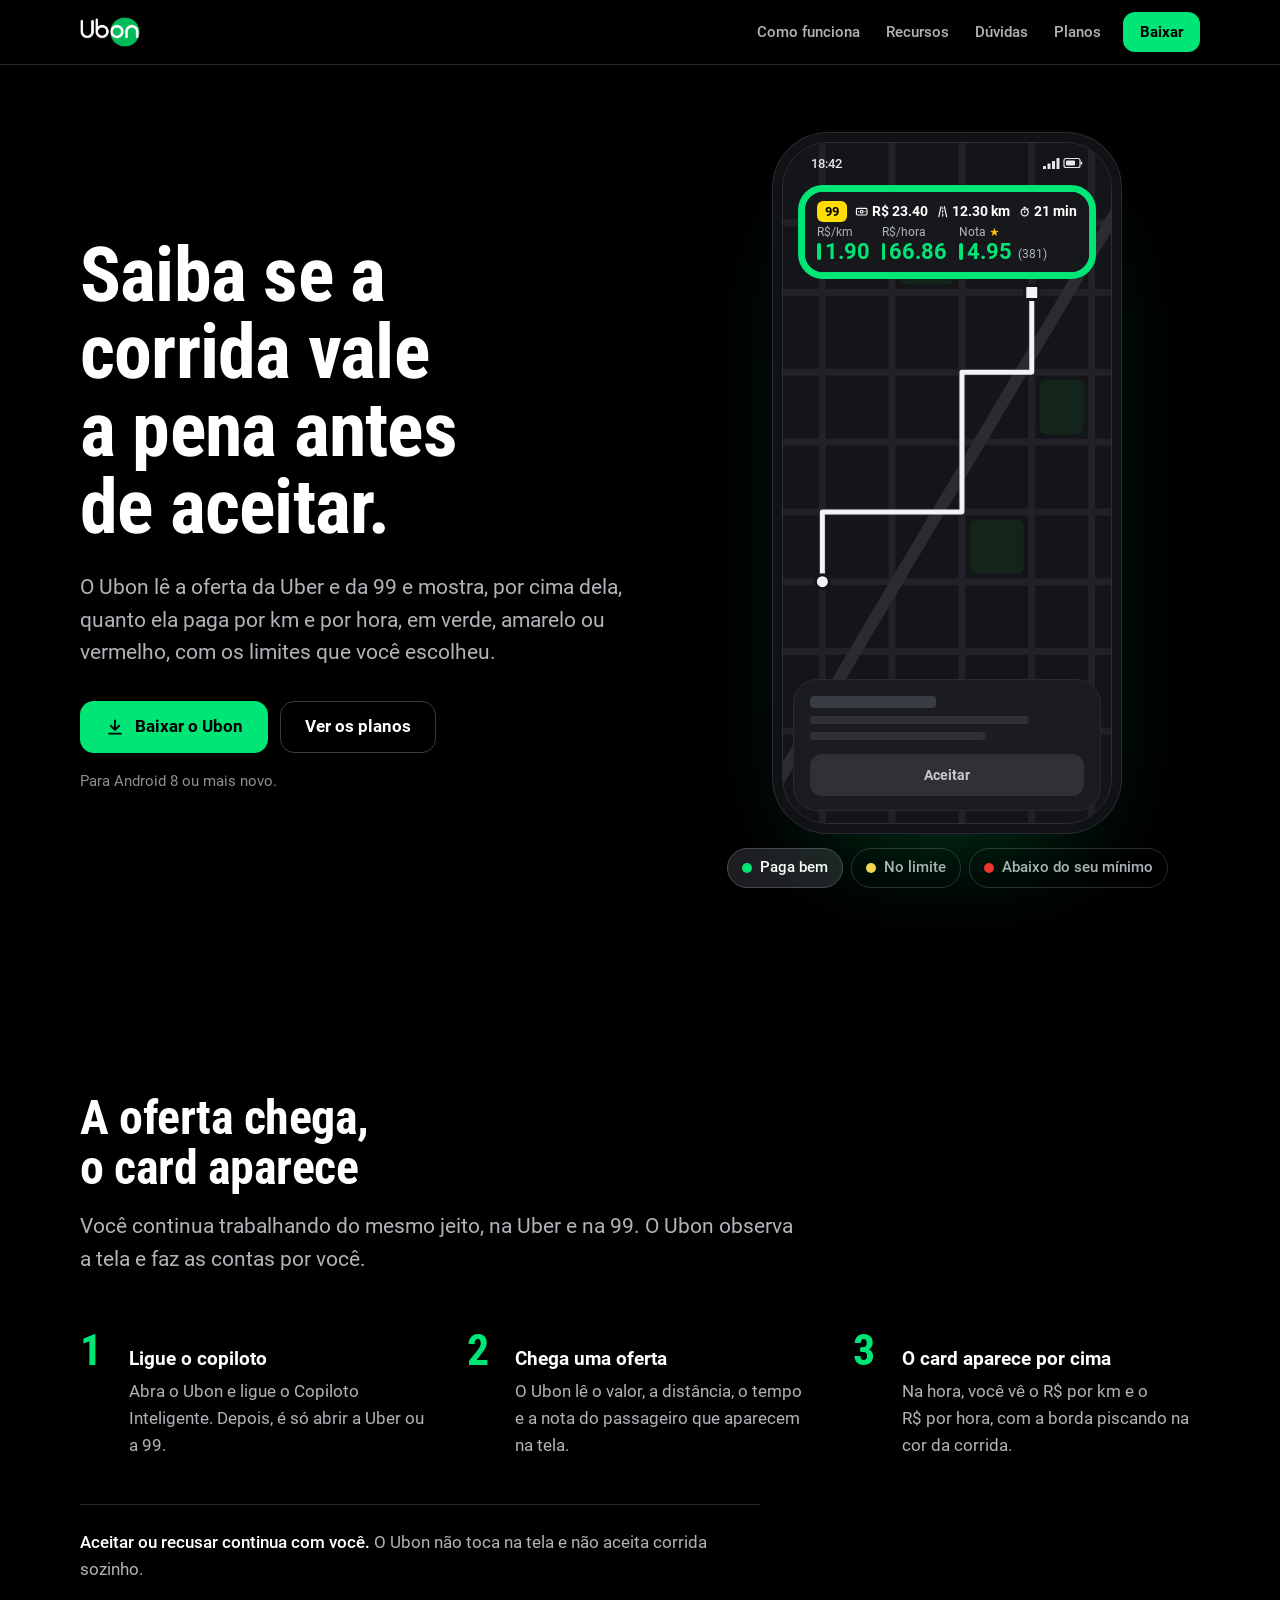
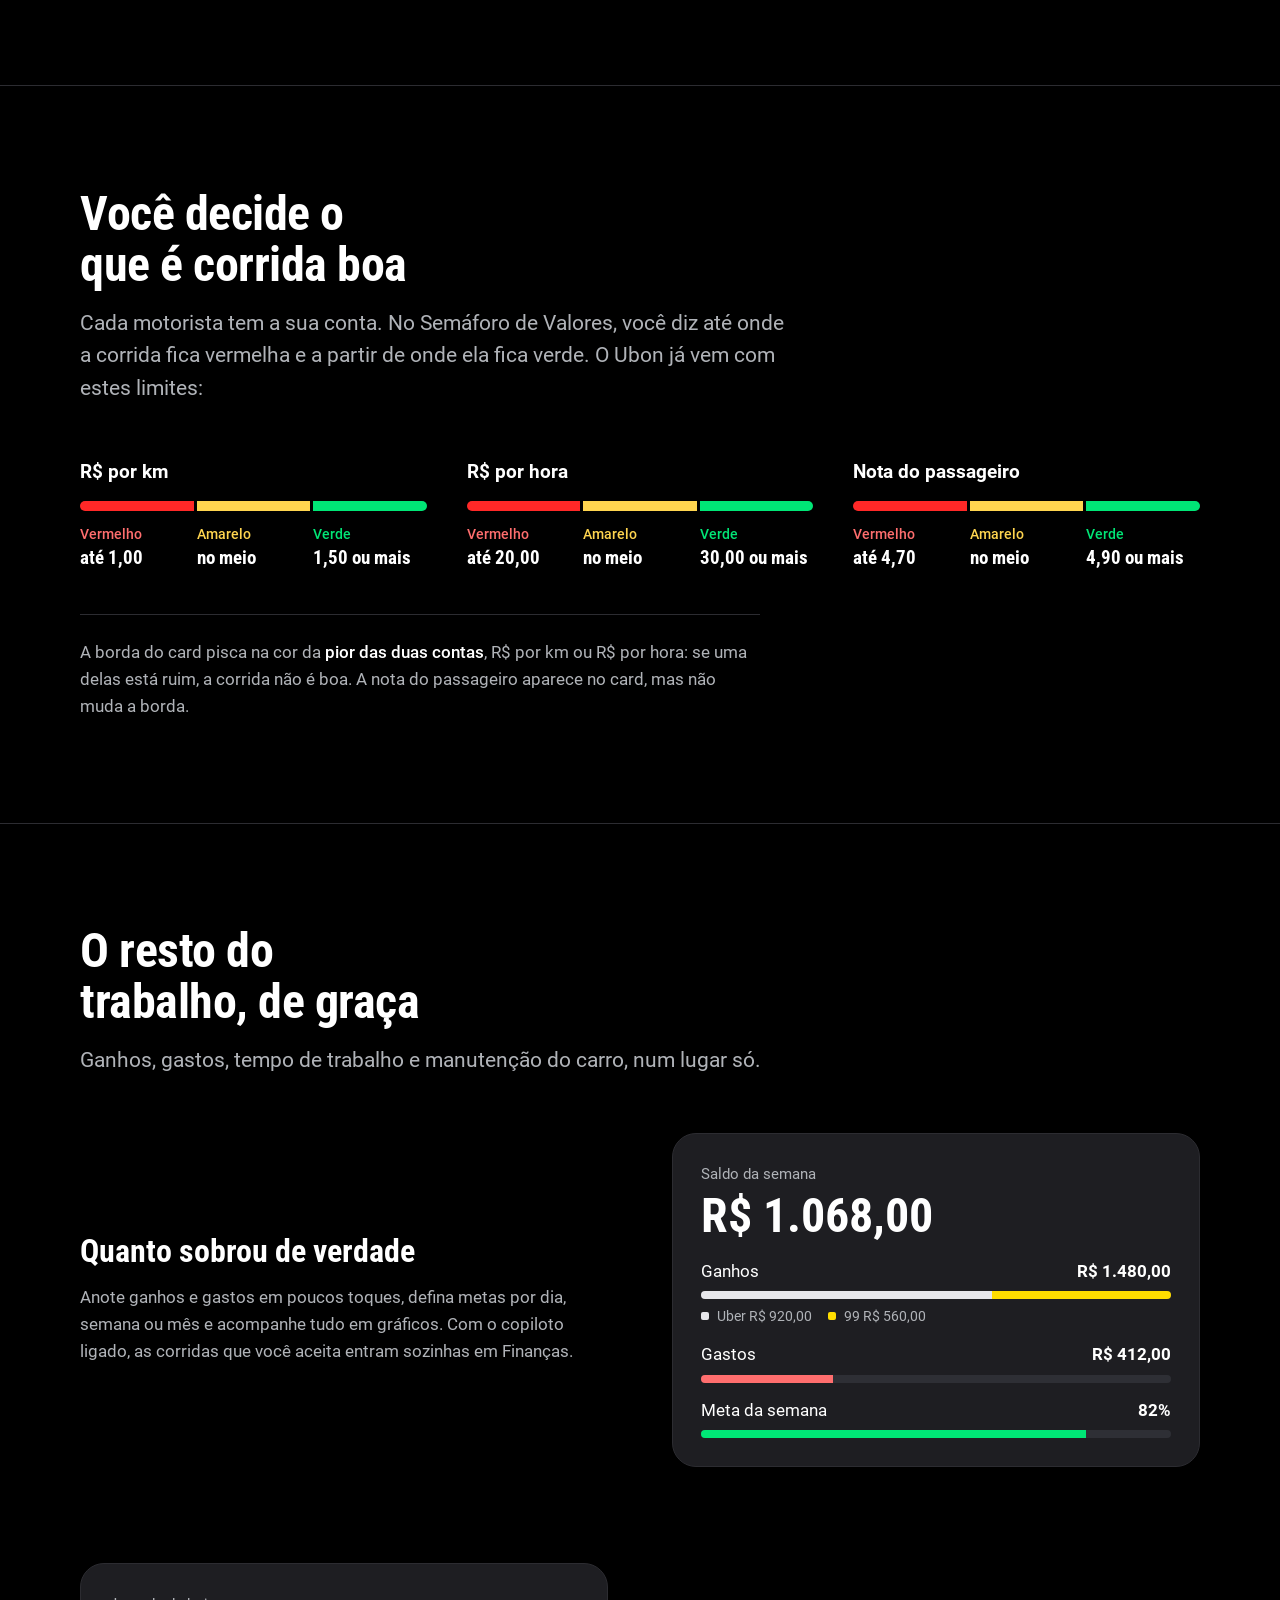
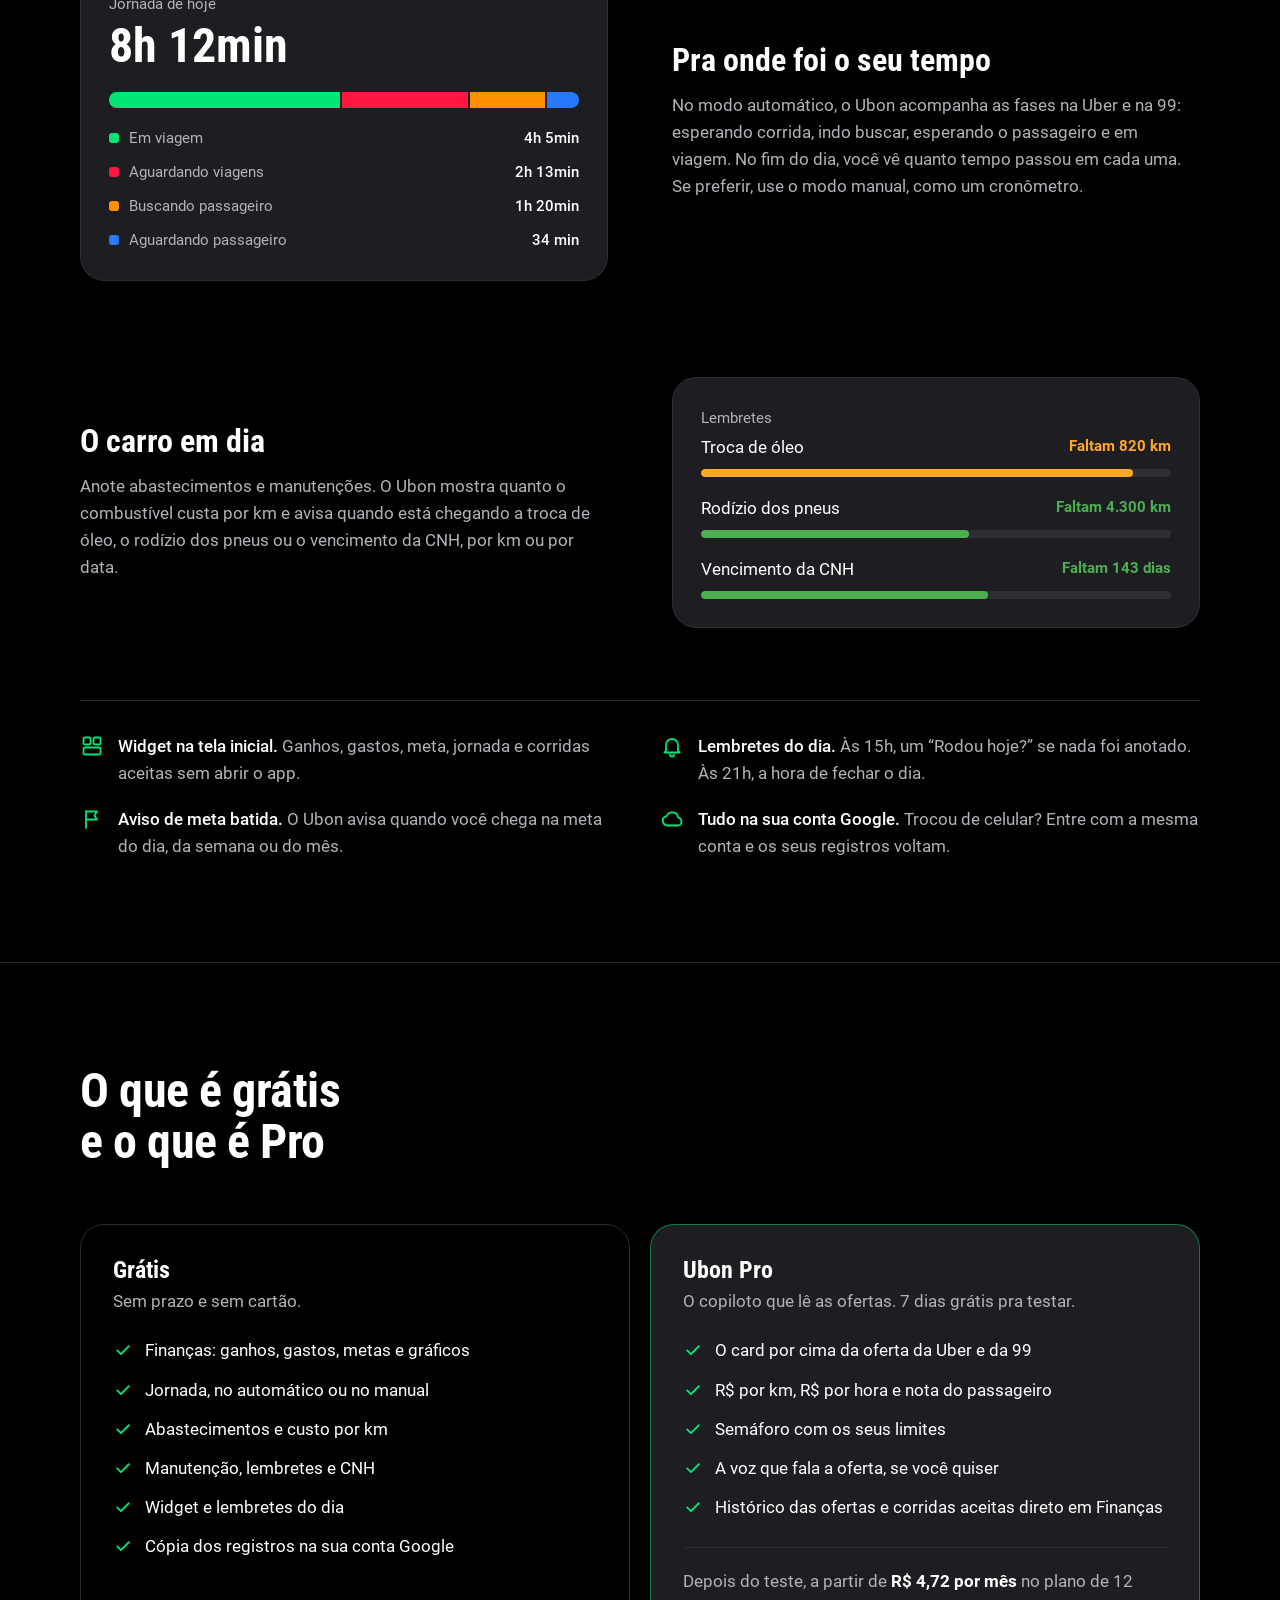
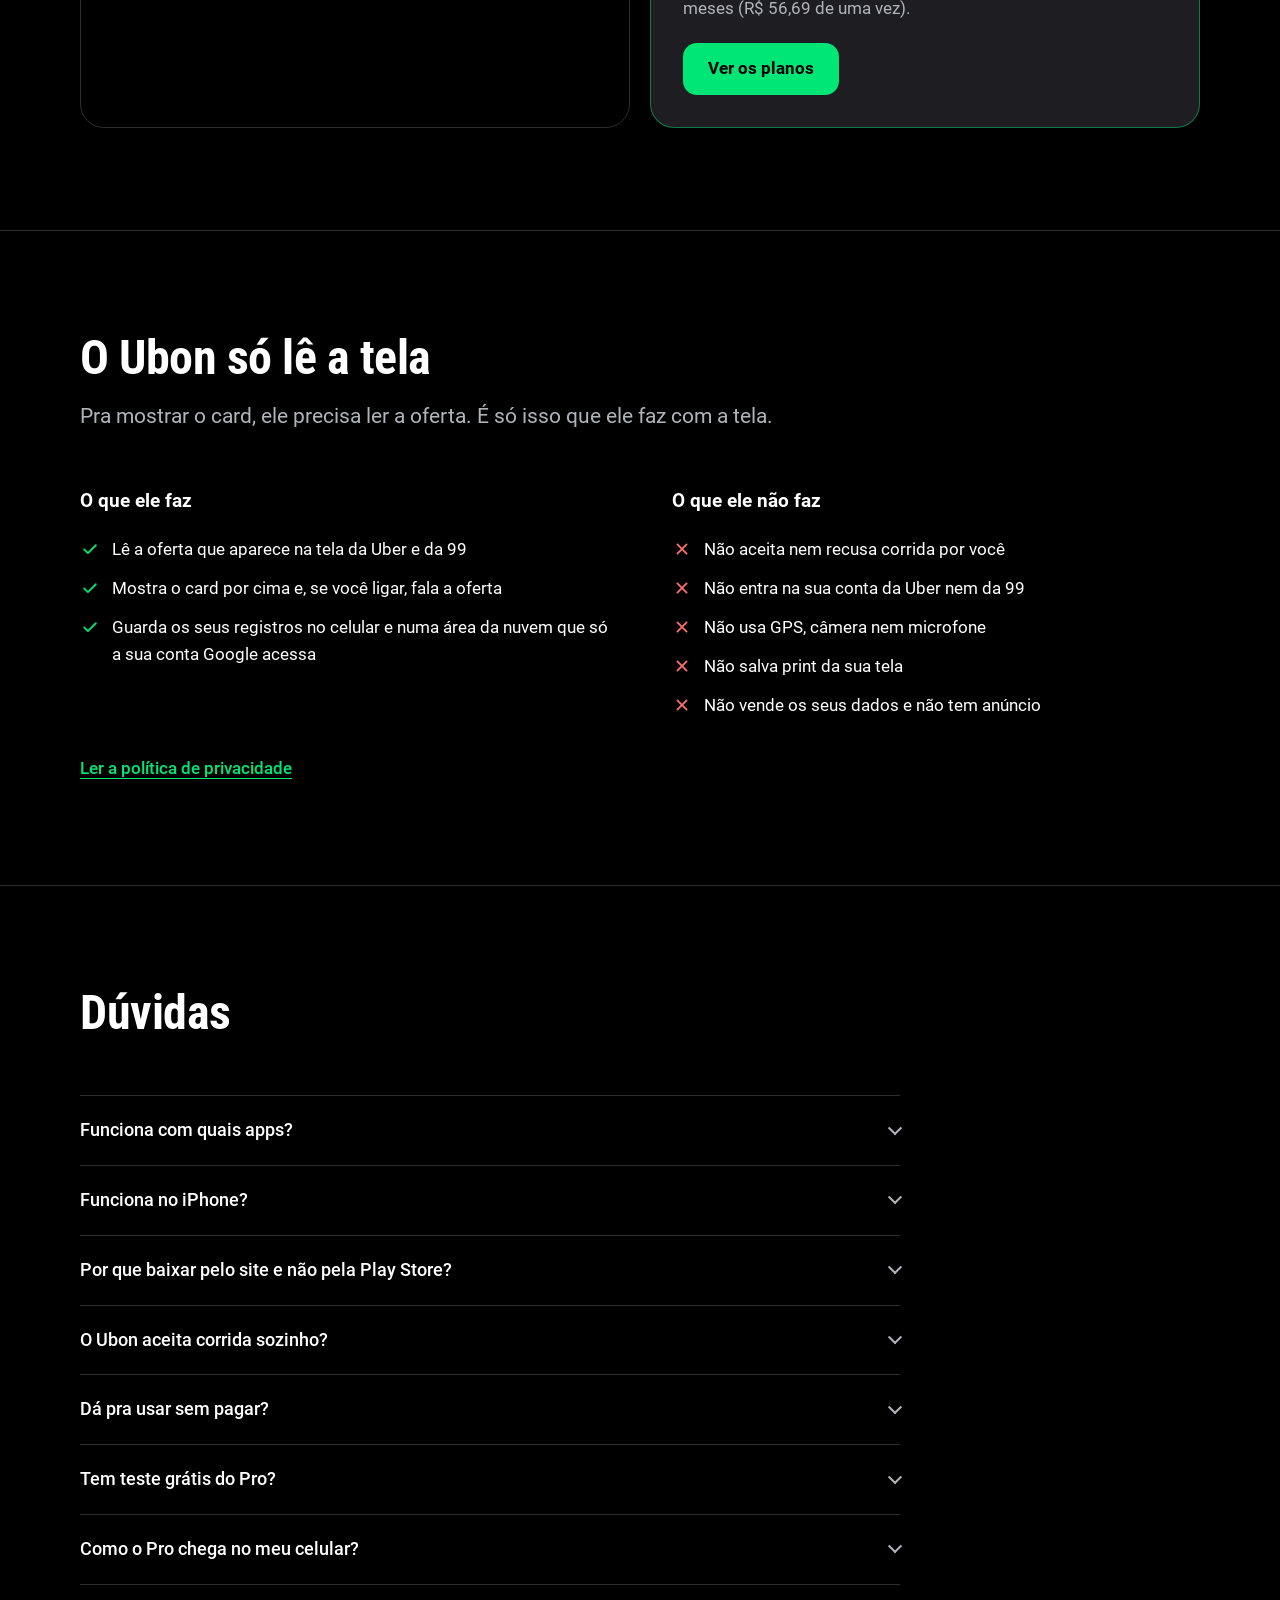
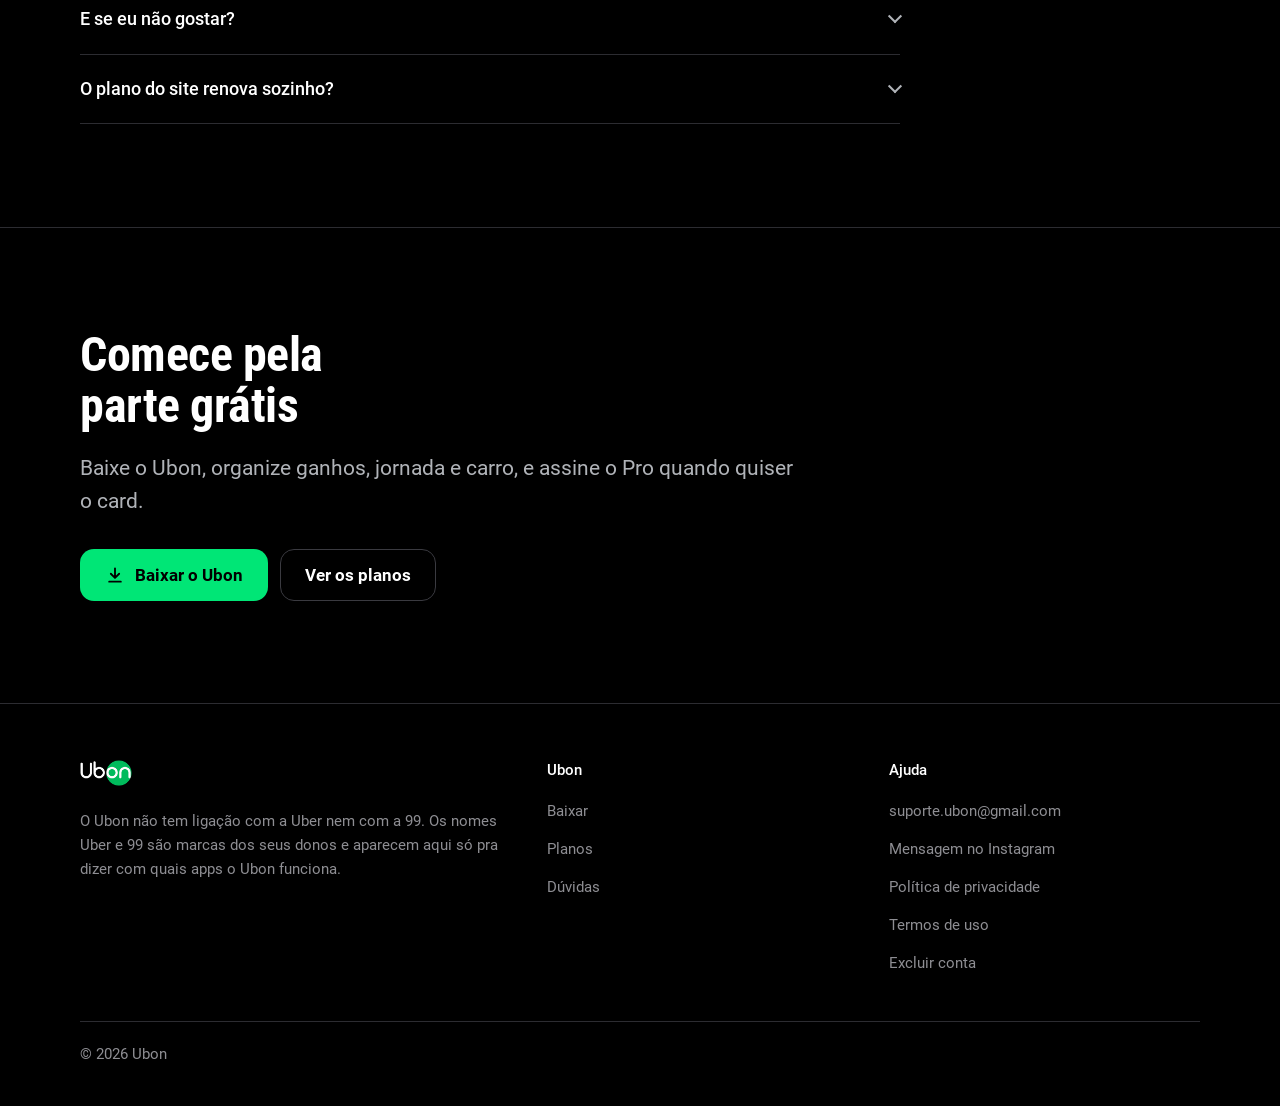
==== commit 3d6a63bd: "Add files via upload" ====
--- a/index.html
+++ b/index.html
@@ -315,7 +315,7 @@
           </div>
           <div class="lado pro">
             <h3>Ubon Pro</h3>
-            <p class="subtitulo">O copiloto que lê as ofertas.</p>
+            <p class="subtitulo">O copiloto que lê as ofertas. 7 dias grátis pra testar.</p>
             <ul class="lista-com-marcas">
               <li><svg viewBox="0 0 24 24" aria-hidden="true" fill="none" stroke="currentColor" stroke-width="2.2" stroke-linecap="round" stroke-linejoin="round"><path d="M5 12.5l4.5 4.5L19 7.5"/></svg>O card por cima da oferta da Uber e da 99</li>
               <li><svg viewBox="0 0 24 24" aria-hidden="true" fill="none" stroke="currentColor" stroke-width="2.2" stroke-linecap="round" stroke-linejoin="round"><path d="M5 12.5l4.5 4.5L19 7.5"/></svg>R$ por km, R$ por hora e nota do passageiro</li>
@@ -323,7 +323,7 @@
               <li><svg viewBox="0 0 24 24" aria-hidden="true" fill="none" stroke="currentColor" stroke-width="2.2" stroke-linecap="round" stroke-linejoin="round"><path d="M5 12.5l4.5 4.5L19 7.5"/></svg>A voz que fala a oferta, se você quiser</li>
               <li><svg viewBox="0 0 24 24" aria-hidden="true" fill="none" stroke="currentColor" stroke-width="2.2" stroke-linecap="round" stroke-linejoin="round"><path d="M5 12.5l4.5 4.5L19 7.5"/></svg>Histórico das ofertas e corridas aceitas direto em Finanças</li>
             </ul>
-            <p class="preco-resumo">A partir de <b>R$ 8,33 por mês</b> no plano de 12 meses (R$&nbsp;99,99 de uma vez).</p>
+            <p class="preco-resumo">Depois do teste, a partir de <b>R$ 4,72 por mês</b> no plano de 12 meses (R$&nbsp;56,69 de uma vez).</p>
             <a class="botao botao-principal" href="/planos/">Ver os planos</a>
           </div>
         </div>
@@ -390,6 +390,10 @@
             <div><p>Dá. Finanças, Jornada, abastecimentos, manutenção e lembretes são grátis, sem prazo. Só o copiloto, que lê as ofertas e mostra o card, é do Ubon Pro.</p></div>
           </details>
           <details>
+            <summary>Tem teste grátis do Pro?</summary>
+            <div><p>Tem. Toda conta nova ganha 7 dias de Pro, sem cartão: é só instalar o Ubon e entrar com o seu Gmail. A tela inicial mostra quantos dias faltam. Cada conta e cada celular ganham o teste uma vez só.</p></div>
+          </details>
+          <details>
             <summary>Como o Pro chega no meu celular?</summary>
             <div>
               <p>Na <a href="/planos/">página de planos</a>, cole o código da sua conta (no Ubon, em Conta → Ubon Pro, tem um botão de copiar) e pague no Pix ou no cartão. O Pro é liberado sozinho, em geral na hora.</p>
@@ -402,7 +406,7 @@
           </details>
           <details>
             <summary>O plano do site renova sozinho?</summary>
-            <div><p>Não. Você paga uma vez e o Pro vale 6 ou 12 meses. Quando acabar, é só comprar de novo se quiser continuar.</p></div>
+            <div><p>Não. Você paga uma vez e o Pro vale 1, 3, 6 ou 12 meses. O Ubon avisa uns dias antes de acabar; aí é só comprar de novo se quiser continuar.</p></div>
           </details>
         </div>
       </div>
--- a/assets/estilo.css
+++ b/assets/estilo.css
@@ -0,0 +1,1660 @@
+/*
+ * Site do Ubon — estilo único de todas as páginas.
+ * As cores são as do app: preto, grafite, o verde do Ubon e o semáforo.
+ */
+
+/* As letras ficam no próprio site (sem pedir nada pra outro servidor).
+   Roboto: licença Apache 2.0. Roboto Condensed: licença SIL OFL 1.1.
+   As licenças estão na pasta fontes. */
+@font-face {
+  font-family: "Roboto";
+  font-style: normal;
+  font-weight: 400;
+  font-display: swap;
+  src: url("fontes/roboto-latin-400-normal.woff2") format("woff2");
+}
+
+@font-face {
+  font-family: "Roboto";
+  font-style: normal;
+  font-weight: 500;
+  font-display: swap;
+  src: url("fontes/roboto-latin-500-normal.woff2") format("woff2");
+}
+
+@font-face {
+  font-family: "Roboto";
+  font-style: normal;
+  font-weight: 700;
+  font-display: swap;
+  src: url("fontes/roboto-latin-700-normal.woff2") format("woff2");
+}
+
+@font-face {
+  font-family: "Roboto Condensed";
+  font-style: normal;
+  font-weight: 700;
+  font-display: swap;
+  src: url("fontes/roboto-condensed-latin-700-normal.woff2") format("woff2");
+}
+
+:root {
+  --preto: #000000;
+  --grafite: #1E1E22;
+  --grafite-claro: #26262B;
+  --fundo-do-card: #16181C;
+  --linha: #2C2C31;
+  --texto: #FFFFFF;
+  --texto-2: #B0B3B8;
+  --cinza: #8E8E93;
+  --verde: #00E676;
+  --verde-forte: #3BF08F;
+  --amarelo: #FFD54F;
+  --vermelho: #FF2827;
+  --vermelho-texto: #FF6E6E;
+
+  --fonte: "Roboto", system-ui, -apple-system, "Segoe UI", Arial, sans-serif;
+  --fonte-titulo: "Roboto Condensed", "Roboto", system-ui, sans-serif;
+
+  --largura: 1120px;
+  --respiro: clamp(64px, 8vw, 104px);
+}
+
+*,
+*::before,
+*::after {
+  box-sizing: border-box;
+}
+
+html {
+  -webkit-text-size-adjust: 100%;
+  scroll-behavior: smooth;
+  scroll-padding-top: 80px;
+}
+
+body {
+  margin: 0;
+  background: var(--preto);
+  color: var(--texto);
+  font: 400 1.0625rem/1.6 var(--fonte);
+  -webkit-font-smoothing: antialiased;
+  text-rendering: optimizeLegibility;
+}
+
+img,
+svg {
+  display: block;
+  max-width: 100%;
+}
+
+a {
+  color: inherit;
+}
+
+p,
+h1,
+h2,
+h3,
+ul,
+ol,
+figure {
+  margin: 0;
+}
+
+h1,
+h2 {
+  font-family: var(--fonte-titulo);
+  font-weight: 700;
+  letter-spacing: -0.01em;
+  text-wrap: balance;
+}
+
+h1 {
+  font-size: clamp(2.5rem, 1.35rem + 4.6vw, 4.75rem);
+  line-height: 1.02;
+}
+
+h2 {
+  font-size: clamp(1.9rem, 1.3rem + 2.4vw, 3rem);
+  line-height: 1.06;
+}
+
+h3 {
+  font-size: 1.1875rem;
+  line-height: 1.3;
+  font-weight: 700;
+}
+
+:focus-visible {
+  outline: 3px solid var(--verde);
+  outline-offset: 3px;
+  border-radius: 6px;
+}
+
+.so-leitor {
+  position: absolute;
+  width: 1px;
+  height: 1px;
+  overflow: hidden;
+  clip: rect(0 0 0 0);
+  white-space: nowrap;
+}
+
+.pular {
+  position: absolute;
+  left: 16px;
+  top: -100px;
+  z-index: 50;
+  padding: 12px 16px;
+  border-radius: 10px;
+  background: var(--verde);
+  color: #000;
+  font-weight: 700;
+  text-decoration: none;
+}
+
+.pular:focus {
+  top: 12px;
+}
+
+.container {
+  width: min(var(--largura), 100% - 32px);
+  margin-inline: auto;
+}
+
+.lead {
+  font-size: clamp(1.125rem, 1rem + 0.5vw, 1.3125rem);
+  line-height: 1.55;
+  color: var(--texto-2);
+  max-width: 34em;
+}
+
+.pequeno {
+  font-size: 0.9375rem;
+  color: var(--cinza);
+}
+
+/* ---------- Botões ---------- */
+
+.botao {
+  display: inline-flex;
+  align-items: center;
+  justify-content: center;
+  gap: 10px;
+  min-height: 52px;
+  padding: 0 24px;
+  border: 1px solid transparent;
+  border-radius: 14px;
+  /* Rodada 131: os botões de comprar viraram <button> de verdade; sem isto
+     o navegador pinta o fundo cinza dele. */
+  -webkit-appearance: none;
+  appearance: none;
+  background: none;
+  color: inherit;
+  font: 700 1.0625rem/1.2 var(--fonte);
+  text-decoration: none;
+  cursor: pointer;
+  transition: background-color 0.15s, border-color 0.15s;
+}
+
+.botao svg {
+  width: 20px;
+  height: 20px;
+  flex: none;
+}
+
+.botao-principal {
+  background: var(--verde);
+  color: #000;
+}
+
+.botao-principal:hover {
+  background: var(--verde-forte);
+}
+
+.botao-secundario {
+  border-color: #3A3A40;
+  color: var(--texto);
+}
+
+.botao-secundario:hover {
+  border-color: #5A5A62;
+  background: var(--grafite);
+}
+
+.botao-pequeno {
+  min-height: 40px;
+  padding: 0 16px;
+  border-radius: 12px;
+  font-size: 0.9375rem;
+}
+
+.acoes {
+  display: flex;
+  flex-wrap: wrap;
+  gap: 12px;
+}
+
+/* ---------- Topo ---------- */
+
+.topo {
+  position: sticky;
+  top: 0;
+  z-index: 20;
+  background: rgba(0, 0, 0, 0.9);
+  -webkit-backdrop-filter: blur(10px);
+  backdrop-filter: blur(10px);
+  border-bottom: 1px solid var(--linha);
+}
+
+.topo .container {
+  display: flex;
+  align-items: center;
+  justify-content: space-between;
+  gap: 12px;
+  height: 64px;
+}
+
+.logo {
+  display: inline-flex;
+  flex: none;
+  border-radius: 8px;
+}
+
+.logo img {
+  height: 30px;
+  width: auto;
+}
+
+.menu {
+  display: flex;
+  align-items: center;
+  gap: 2px;
+}
+
+.menu a:not(.botao) {
+  padding: 8px 12px;
+  border-radius: 10px;
+  color: var(--texto-2);
+  font-size: 0.9375rem;
+  font-weight: 500;
+  text-decoration: none;
+}
+
+.menu a:not(.botao):hover,
+.menu a[aria-current="page"] {
+  color: var(--texto);
+}
+
+.menu .botao {
+  margin-left: 8px;
+}
+
+.menu .so-no-largo {
+  display: none;
+}
+
+@media (min-width: 880px) {
+  .menu .so-no-largo {
+    display: inline-block;
+  }
+}
+
+/* ---------- Seções ---------- */
+
+.secao {
+  padding-block: var(--respiro);
+}
+
+.secao + .secao {
+  border-top: 1px solid var(--linha);
+}
+
+.cabeca-da-secao {
+  display: grid;
+  gap: 16px;
+  margin-bottom: clamp(36px, 5vw, 56px);
+}
+
+.cabeca-da-secao h2 {
+  max-width: 20ch;
+}
+
+/* ---------- Hero ---------- */
+
+.hero {
+  padding-block: clamp(40px, 6vw, 88px) clamp(64px, 8vw, 112px);
+  overflow: hidden;
+}
+
+.hero .container {
+  display: grid;
+  gap: 56px;
+  align-items: center;
+}
+
+@media (min-width: 960px) {
+  .hero .container {
+    grid-template-columns: 1.05fr 0.95fr;
+  }
+}
+
+.hero h1 {
+  max-width: 11ch;
+}
+
+.hero .lead {
+  margin-top: 24px;
+}
+
+.hero .acoes {
+  margin-top: 32px;
+}
+
+.hero .pequeno {
+  margin-top: 16px;
+}
+
+/* ---------- A demonstração (o celular com o card) ---------- */
+
+.demo {
+  /* 1u = 1px quando o celular tem 330px de largura. Num celular estreito,
+     tudo lá dentro encolhe junto, na mesma proporção. */
+  --u: calc(min(330px, 100vw - 32px) / 330);
+  display: grid;
+  justify-items: center;
+  gap: 24px;
+}
+
+.celular {
+  position: relative;
+  width: calc(330 * var(--u));
+  aspect-ratio: 9 / 18.6;
+  border-radius: calc(46 * var(--u));
+  background: #141519;
+  border: 1px solid #2E2F35;
+  box-shadow:
+    0 0 0 calc(9 * var(--u)) #111215,
+    0 0 0 calc(10 * var(--u)) #2A2B31,
+    0 50px 120px -50px rgba(0, 230, 118, 0.35);
+  overflow: hidden;
+  isolation: isolate;
+}
+
+.celular .mapa {
+  position: absolute;
+  inset: 0;
+  width: 100%;
+  height: 100%;
+}
+
+.celular .barra-de-status {
+  position: absolute;
+  top: 0;
+  left: 0;
+  right: 0;
+  display: flex;
+  justify-content: space-between;
+  align-items: center;
+  padding: calc(14 * var(--u)) calc(28 * var(--u)) 0;
+  font: 500 calc(13 * var(--u))/1 var(--fonte);
+  color: #E6E6EA;
+  z-index: 2;
+}
+
+.barra-de-status svg {
+  width: calc(40 * var(--u));
+  height: calc(12 * var(--u));
+}
+
+.rota {
+  fill: none;
+  stroke: #F2F3F5;
+  stroke-width: 5;
+  stroke-linecap: round;
+  stroke-linejoin: round;
+  opacity: 0;
+}
+
+.rota.ativa {
+  opacity: 1;
+  animation: desenhar-rota 1.1s ease-out both;
+}
+
+@keyframes desenhar-rota {
+  from {
+    stroke-dashoffset: var(--comprimento);
+  }
+
+  to {
+    stroke-dashoffset: 0;
+  }
+}
+
+.ponto-da-rota {
+  opacity: 0;
+  transition: opacity 0.3s;
+}
+
+.ponto-da-rota.ativo {
+  opacity: 1;
+}
+
+/* A folha da oferta do app de corrida: genérica, sem a cara de nenhum app. */
+.folha-da-oferta {
+  position: absolute;
+  left: calc(10 * var(--u));
+  right: calc(10 * var(--u));
+  bottom: calc(12 * var(--u));
+  padding: calc(16 * var(--u)) calc(16 * var(--u)) calc(14 * var(--u));
+  border-radius: calc(24 * var(--u));
+  background: #1B1C20;
+  border: 1px solid #2A2B31;
+  z-index: 2;
+}
+
+.folha-da-oferta .tracos {
+  display: grid;
+  gap: calc(8 * var(--u));
+}
+
+.folha-da-oferta .traco {
+  height: calc(8 * var(--u));
+  border-radius: calc(4 * var(--u));
+  background: #2E3036;
+}
+
+.folha-da-oferta .traco:nth-child(1) {
+  width: 46%;
+  height: calc(12 * var(--u));
+  background: #3A3C43;
+}
+
+.folha-da-oferta .traco:nth-child(2) {
+  width: 80%;
+}
+
+.folha-da-oferta .traco:nth-child(3) {
+  width: 64%;
+}
+
+.folha-da-oferta .aceitar {
+  margin-top: calc(14 * var(--u));
+  height: calc(42 * var(--u));
+  border-radius: calc(12 * var(--u));
+  background: #2F3137;
+  display: grid;
+  place-items: center;
+  font: 700 calc(14 * var(--u))/1 var(--fonte);
+  color: #C9CBD1;
+}
+
+/* O card do Ubon, igual ao do app no formato horizontal e no tema escuro:
+   borda de 7 que pisca na cor da PIOR das duas contas (R$/km e R$/hora). */
+.card-ubon {
+  --cor: var(--verde);
+  position: absolute;
+  top: calc(42 * var(--u));
+  left: 50%;
+  width: max-content;
+  max-width: calc(100% - 14 * var(--u));
+  transform: translateX(-50%);
+  padding: calc(7 * var(--u));
+  border-radius: calc(25 * var(--u));
+  z-index: 3;
+  font-family: var(--fonte);
+  font-variant-numeric: tabular-nums;
+}
+
+.card-ubon::before {
+  content: "";
+  position: absolute;
+  inset: 0;
+  border: calc(7 * var(--u)) solid var(--cor);
+  border-radius: inherit;
+  animation: piscar 0.85s ease-in-out infinite alternate;
+  transition: border-color 0.25s;
+}
+
+@keyframes piscar {
+  to {
+    opacity: 0.25;
+  }
+}
+
+.card-ubon .dentro {
+  position: relative;
+  padding: calc(9 * var(--u)) calc(12 * var(--u)) calc(8 * var(--u));
+  border-radius: calc(18 * var(--u));
+  background: var(--fundo-do-card);
+  transition: opacity 0.25s;
+}
+
+.card-ubon.trocando .dentro > * {
+  opacity: 0;
+}
+
+.card-ubon .dentro > * {
+  transition: opacity 0.25s;
+}
+
+.card-ubon .linha-1 {
+  display: flex;
+  align-items: center;
+  gap: calc(8 * var(--u));
+  font: 700 calc(14 * var(--u))/1.25 var(--fonte);
+  white-space: nowrap;
+}
+
+.selo {
+  padding: calc(3 * var(--u)) calc(8 * var(--u));
+  border-radius: calc(6 * var(--u));
+  background: #000;
+  box-shadow: inset 0 0 0 1px #3A3C42;
+  color: #fff;
+  font-size: calc(12.5 * var(--u));
+  font-weight: 700;
+  line-height: 1.2;
+}
+
+.selo.da-99 {
+  background: #FFDD00;
+  box-shadow: none;
+  color: #000;
+}
+
+.info {
+  display: inline-flex;
+  align-items: center;
+  gap: calc(3 * var(--u));
+}
+
+.info svg {
+  width: calc(13.3 * var(--u));
+  height: calc(13.3 * var(--u));
+}
+
+.card-ubon .linha-2 {
+  display: flex;
+  align-items: flex-end;
+  gap: calc(12 * var(--u));
+  margin-top: calc(3 * var(--u));
+}
+
+.metrica .rotulo {
+  font-size: calc(11.5 * var(--u));
+  line-height: 1.25;
+  color: var(--texto-2);
+  white-space: nowrap;
+}
+
+.metrica .rotulo .estrela {
+  color: #FFC107;
+}
+
+.metrica .numero {
+  display: flex;
+  align-items: center;
+  gap: calc(4 * var(--u));
+  font: 700 calc(22 * var(--u))/1.15 var(--fonte);
+  white-space: nowrap;
+}
+
+.metrica .numero::before {
+  content: "";
+  width: calc(3.5 * var(--u));
+  height: calc(17 * var(--u));
+  border-radius: calc(2 * var(--u));
+  background: currentColor;
+}
+
+.metrica .sufixo {
+  align-self: flex-end;
+  margin: 0 0 calc(3 * var(--u)) calc(2 * var(--u));
+  font-size: calc(11.5 * var(--u));
+  font-weight: 400;
+  color: var(--texto-2);
+}
+
+.boa {
+  color: var(--verde);
+}
+
+.media {
+  color: var(--amarelo);
+}
+
+.ruim {
+  color: var(--vermelho);
+}
+
+/* A legenda do semáforo, que também troca o exemplo. */
+.legenda {
+  display: flex;
+  flex-wrap: wrap;
+  justify-content: center;
+  gap: 8px;
+}
+
+.legenda button {
+  display: inline-flex;
+  align-items: center;
+  gap: 8px;
+  min-height: 40px;
+  padding: 0 14px;
+  border: 1px solid var(--linha);
+  border-radius: 999px;
+  background: transparent;
+  color: var(--texto-2);
+  font: 500 0.9375rem/1 var(--fonte);
+  cursor: pointer;
+}
+
+.legenda button[aria-pressed="true"] {
+  border-color: #4A4A52;
+  background: var(--grafite);
+  color: var(--texto);
+}
+
+.legenda .ponto {
+  width: 10px;
+  height: 10px;
+  border-radius: 50%;
+  background: currentColor;
+}
+
+.legenda .ponto.boa {
+  color: var(--verde);
+}
+
+.legenda .ponto.media {
+  color: var(--amarelo);
+}
+
+.legenda .ponto.ruim {
+  color: var(--vermelho);
+}
+
+/* ---------- Passos (uma sequência de verdade) ---------- */
+
+.passos {
+  list-style: none;
+  padding: 0;
+  display: grid;
+  gap: 28px;
+  counter-reset: passo;
+}
+
+@media (min-width: 820px) {
+  .passos.em-linha {
+    grid-template-columns: repeat(3, 1fr);
+    gap: 40px;
+  }
+}
+
+.passos > li {
+  counter-increment: passo;
+  display: grid;
+  grid-template-columns: auto 1fr;
+  column-gap: 18px;
+  row-gap: 6px;
+  align-items: baseline;
+}
+
+.passos > li::before {
+  content: counter(passo);
+  grid-row: span 2;
+  font: 700 2.75rem/0.9 var(--fonte-titulo);
+  color: var(--verde);
+  min-width: 0.7em;
+}
+
+.passos > li p {
+  grid-column: 2;
+  color: var(--texto-2);
+  max-width: 46em;
+}
+
+.passos a {
+  color: var(--verde);
+  text-underline-offset: 3px;
+}
+
+.frase-de-fecho {
+  margin-top: 44px;
+  padding-top: 24px;
+  border-top: 1px solid var(--linha);
+  color: var(--texto-2);
+  max-width: 40em;
+}
+
+.frase-de-fecho strong {
+  color: var(--texto);
+  font-weight: 500;
+}
+
+/* ---------- Os limites (escalas do semáforo) ---------- */
+
+.escalas {
+  display: grid;
+  gap: 36px;
+}
+
+@media (min-width: 820px) {
+  .escalas {
+    grid-template-columns: repeat(3, 1fr);
+    gap: 40px;
+  }
+}
+
+.escala h3 {
+  margin-bottom: 16px;
+}
+
+.trilho {
+  display: grid;
+  grid-template-columns: repeat(3, 1fr);
+  gap: 3px;
+  height: 10px;
+}
+
+.trilho span:nth-child(1) {
+  background: var(--vermelho);
+  border-radius: 5px 0 0 5px;
+}
+
+.trilho span:nth-child(2) {
+  background: var(--amarelo);
+}
+
+.trilho span:nth-child(3) {
+  background: var(--verde);
+  border-radius: 0 5px 5px 0;
+}
+
+.marcas {
+  display: grid;
+  grid-template-columns: repeat(3, 1fr);
+  gap: 3px;
+  margin: 12px 0 0;
+}
+
+.marcas div {
+  display: grid;
+  gap: 2px;
+}
+
+.marcas dt {
+  font-size: 0.875rem;
+  font-weight: 500;
+}
+
+.marcas div:nth-child(1) dt {
+  color: var(--vermelho-texto);
+}
+
+.marcas div:nth-child(2) dt {
+  color: var(--amarelo);
+}
+
+.marcas div:nth-child(3) dt {
+  color: var(--verde);
+}
+
+.marcas dd {
+  margin: 0;
+  font: 700 1.1875rem/1.2 var(--fonte-titulo);
+  font-variant-numeric: tabular-nums;
+}
+
+/* ---------- Recursos (o dia inteiro) ---------- */
+
+.recursos {
+  display: grid;
+  gap: clamp(56px, 8vw, 96px);
+}
+
+.recurso {
+  display: grid;
+  gap: 32px;
+  align-items: center;
+}
+
+@media (min-width: 900px) {
+  .recurso {
+    grid-template-columns: 1fr 1fr;
+    gap: 64px;
+  }
+
+  .recurso:nth-child(even) .painel {
+    order: -1;
+  }
+}
+
+.recurso h3 {
+  font: 700 clamp(1.5rem, 1.2rem + 1vw, 2rem)/1.1 var(--fonte-titulo);
+  margin-bottom: 14px;
+}
+
+.recurso p {
+  color: var(--texto-2);
+  max-width: 32em;
+}
+
+.painel {
+  padding: clamp(20px, 3vw, 28px);
+  border-radius: 24px;
+  background: var(--grafite);
+  border: 1px solid var(--linha);
+  font-variant-numeric: tabular-nums;
+}
+
+.painel .titulo-do-painel {
+  font-size: 0.9375rem;
+  color: var(--texto-2);
+}
+
+.painel .grande {
+  font: 700 clamp(2.4rem, 2rem + 1.5vw, 3rem)/1 var(--fonte-titulo);
+  margin-top: 6px;
+  color: var(--texto);
+}
+
+.painel .grande small {
+  font: 500 1rem/1 var(--fonte);
+  color: var(--texto-2);
+  margin-left: 6px;
+}
+
+.fases {
+  display: flex;
+  height: 16px;
+  margin-top: 22px;
+  border-radius: 8px;
+  overflow: hidden;
+  gap: 2px;
+}
+
+.fases span {
+  height: 100%;
+}
+
+.legenda-das-fases {
+  list-style: none;
+  padding: 0;
+  display: grid;
+  gap: 10px;
+  margin-top: 18px;
+  font-size: 0.9375rem;
+  color: var(--texto-2);
+}
+
+.legenda-das-fases li {
+  display: grid;
+  grid-template-columns: 10px 1fr auto;
+  align-items: center;
+  gap: 10px;
+}
+
+.legenda-das-fases i {
+  width: 10px;
+  height: 10px;
+  border-radius: 3px;
+}
+
+.legenda-das-fases b {
+  color: var(--texto);
+  font-weight: 500;
+}
+
+.contas {
+  list-style: none;
+  padding: 0;
+  display: grid;
+  gap: 14px;
+  margin-top: 18px;
+}
+
+.contas li {
+  display: grid;
+  grid-template-columns: 1fr auto;
+  gap: 6px 12px;
+  align-items: baseline;
+}
+
+.contas .barrinha {
+  grid-column: 1 / -1;
+  display: flex;
+  height: 8px;
+  border-radius: 4px;
+  overflow: hidden;
+  background: #2E2F35;
+}
+
+.contas .valor {
+  font-weight: 700;
+}
+
+.contas .detalhe {
+  grid-column: 1 / -1;
+  display: flex;
+  flex-wrap: wrap;
+  align-items: center;
+  gap: 6px 8px;
+  font-size: 0.875rem;
+  color: var(--texto-2);
+}
+
+.contas .detalhe i {
+  width: 8px;
+  height: 8px;
+  border-radius: 2px;
+}
+
+.contas .detalhe i:not(:first-child) {
+  margin-left: 8px;
+}
+
+.cor-uber {
+  background: #E6E6EA;
+}
+
+.cor-99 {
+  background: #FFDD00;
+}
+
+.lembretes {
+  list-style: none;
+  padding: 0;
+  display: grid;
+  gap: 18px;
+  margin-top: 4px;
+}
+
+.lembretes li {
+  display: grid;
+  grid-template-columns: 1fr auto;
+  gap: 8px 12px;
+}
+
+.lembretes .quanto {
+  font-size: 0.9375rem;
+  font-weight: 700;
+}
+
+.lembretes .barrinha {
+  grid-column: 1 / -1;
+  height: 8px;
+  border-radius: 4px;
+  background: #2E2F35;
+  overflow: hidden;
+}
+
+.lembretes .barrinha span {
+  display: block;
+  height: 100%;
+  border-radius: 4px;
+}
+
+.extras {
+  list-style: none;
+  padding: 0;
+  display: grid;
+  gap: 18px 40px;
+  margin-top: clamp(48px, 6vw, 72px);
+  padding-top: 32px;
+  border-top: 1px solid var(--linha);
+}
+
+@media (min-width: 760px) {
+  .extras {
+    grid-template-columns: 1fr 1fr;
+  }
+}
+
+.extras li {
+  display: grid;
+  grid-template-columns: 24px 1fr;
+  gap: 14px;
+  color: var(--texto-2);
+}
+
+.extras li strong {
+  color: var(--texto);
+  font-weight: 500;
+}
+
+.extras svg {
+  width: 24px;
+  height: 24px;
+  color: var(--verde);
+  margin-top: 1px;
+}
+
+/* ---------- Grátis e Pro ---------- */
+
+.lados {
+  display: grid;
+  gap: 20px;
+}
+
+@media (min-width: 820px) {
+  .lados {
+    grid-template-columns: 1fr 1fr;
+  }
+}
+
+.lado {
+  padding: clamp(24px, 3vw, 32px);
+  border-radius: 24px;
+  border: 1px solid var(--linha);
+}
+
+.lado.pro {
+  background: var(--grafite);
+  border-color: rgba(0, 230, 118, 0.45);
+}
+
+.lado h3 {
+  font: 700 1.5rem/1.15 var(--fonte-titulo);
+}
+
+.lado .subtitulo {
+  margin-top: 4px;
+  color: var(--texto-2);
+}
+
+.lista-com-marcas {
+  list-style: none;
+  padding: 0;
+  display: grid;
+  gap: 12px;
+  margin-top: 22px;
+}
+
+.lista-com-marcas li {
+  display: grid;
+  grid-template-columns: 20px 1fr;
+  gap: 12px;
+}
+
+.lista-com-marcas svg {
+  width: 20px;
+  height: 20px;
+  margin-top: 3px;
+  color: var(--verde);
+}
+
+.lado .preco-resumo {
+  margin-top: 26px;
+  padding-top: 20px;
+  border-top: 1px solid var(--linha);
+  color: var(--texto-2);
+}
+
+.lado .preco-resumo b {
+  color: var(--texto);
+}
+
+.lado .botao {
+  margin-top: 20px;
+}
+
+/* ---------- Faz / não faz ---------- */
+
+.faz-nao-faz {
+  display: grid;
+  gap: 40px;
+}
+
+@media (min-width: 820px) {
+  .faz-nao-faz {
+    grid-template-columns: 1fr 1fr;
+    gap: 64px;
+  }
+}
+
+.faz-nao-faz h3 {
+  margin-bottom: 18px;
+}
+
+.lista-com-marcas.nao svg {
+  color: var(--vermelho-texto);
+}
+
+.ligacao {
+  display: inline-block;
+  margin-top: 36px;
+  color: var(--verde);
+  font-weight: 500;
+  text-underline-offset: 4px;
+}
+
+/* ---------- Dúvidas ---------- */
+
+.duvidas {
+  max-width: 820px;
+}
+
+.duvidas details {
+  border-bottom: 1px solid var(--linha);
+}
+
+.duvidas details:first-of-type {
+  border-top: 1px solid var(--linha);
+}
+
+.duvidas summary {
+  display: flex;
+  justify-content: space-between;
+  align-items: center;
+  gap: 16px;
+  padding: 20px 0;
+  font-weight: 500;
+  font-size: 1.125rem;
+  cursor: pointer;
+  list-style: none;
+}
+
+.duvidas summary::-webkit-details-marker {
+  display: none;
+}
+
+.duvidas summary::after {
+  content: "";
+  flex: none;
+  width: 10px;
+  height: 10px;
+  border-right: 2px solid var(--texto-2);
+  border-bottom: 2px solid var(--texto-2);
+  transform: rotate(45deg) translate(-2px, -2px);
+  transition: transform 0.2s;
+}
+
+.duvidas details[open] summary::after {
+  transform: rotate(225deg) translate(-2px, -2px);
+}
+
+.duvidas details > div {
+  padding: 0 0 22px;
+  color: var(--texto-2);
+  max-width: 40em;
+}
+
+.duvidas a {
+  color: var(--verde);
+  text-underline-offset: 3px;
+}
+
+.duvidas details > div p + p {
+  margin-top: 12px;
+}
+
+/* ---------- Chamada final ---------- */
+
+.chamada-final {
+  text-align: left;
+}
+
+.chamada-final h2 {
+  max-width: 16ch;
+}
+
+.chamada-final .lead {
+  margin-top: 20px;
+}
+
+.chamada-final .acoes {
+  margin-top: 32px;
+}
+
+/* ---------- Rodapé ---------- */
+
+.rodape {
+  padding-block: 56px 40px;
+  border-top: 1px solid var(--linha);
+  color: var(--cinza);
+  font-size: 0.9375rem;
+}
+
+.rodape .colunas {
+  display: grid;
+  gap: 32px;
+}
+
+@media (min-width: 820px) {
+  .rodape .colunas {
+    grid-template-columns: 1.4fr 1fr 1fr;
+  }
+}
+
+.rodape .logo img {
+  height: 26px;
+}
+
+.rodape h2 {
+  font: 500 0.9375rem/1.4 var(--fonte);
+  color: var(--texto);
+  margin-bottom: 12px;
+  letter-spacing: 0;
+}
+
+.rodape ul {
+  list-style: none;
+  padding: 0;
+  display: grid;
+  gap: 2px;
+}
+
+.rodape a {
+  text-decoration: none;
+}
+
+.rodape li a {
+  display: inline-block;
+  padding: 6px 0;
+}
+
+.rodape a:hover {
+  color: var(--texto);
+  text-decoration: underline;
+  text-underline-offset: 3px;
+}
+
+.rodape .aviso-de-marca {
+  margin-top: 16px;
+  max-width: 34em;
+}
+
+.rodape .direitos {
+  margin-top: 40px;
+  padding-top: 20px;
+  border-top: 1px solid var(--linha);
+}
+
+/* ---------- Páginas internas ---------- */
+
+.pagina-topo {
+  padding-block: clamp(40px, 6vw, 80px) clamp(32px, 4vw, 48px);
+}
+
+.pagina-topo h1 {
+  font-size: clamp(2.4rem, 1.5rem + 3.6vw, 4rem);
+  max-width: 14ch;
+}
+
+.pagina-topo .lead {
+  margin-top: 20px;
+}
+
+/* Planos */
+
+/* Rodada 132: quatro planos. Uma coluna no celular, duas no tablet e
+   quatro no computador. A etiqueta do destaque fica em cima da borda, pra
+   os preços dos quatro ficarem na mesma altura. */
+.planos {
+  display: grid;
+  gap: 20px;
+  margin-top: 14px;
+}
+
+@media (min-width: 760px) {
+  .planos {
+    grid-template-columns: 1fr 1fr;
+    gap: 28px 20px;
+  }
+}
+
+@media (min-width: 1060px) {
+  .planos {
+    grid-template-columns: repeat(4, 1fr);
+  }
+}
+
+.plano {
+  position: relative;
+  display: grid;
+  align-content: start;
+  gap: 6px;
+  padding: clamp(24px, 3vw, 32px);
+  border-radius: 24px;
+  border: 1px solid var(--linha);
+  background: var(--preto);
+}
+
+.plano.destaque {
+  background: var(--grafite);
+  border: 2px solid var(--verde);
+}
+
+.plano .etiqueta {
+  position: absolute;
+  top: -13px;
+  left: clamp(24px, 3vw, 32px);
+  padding: 4px 10px;
+  border-radius: 999px;
+  background: var(--verde);
+  color: #000;
+  font-size: 0.8125rem;
+  font-weight: 700;
+}
+
+.plano h2,
+.plano h3 {
+  font: 700 1.5rem/1.2 var(--fonte-titulo);
+}
+
+.plano .preco {
+  margin-top: 10px;
+  font: 700 clamp(2.6rem, 2.2rem + 1.6vw, 3.25rem)/1 var(--fonte-titulo);
+  font-variant-numeric: tabular-nums;
+}
+
+.plano .preco small {
+  font: 500 1.125rem/1 var(--fonte);
+  margin-right: 4px;
+  vertical-align: 0.6em;
+}
+
+.plano .por-mes {
+  color: var(--verde);
+  font-weight: 500;
+}
+
+/* O preço "de", riscado, e o desconto (rodada 132). */
+.plano .preco-de {
+  margin-top: 10px;
+  color: var(--cinza);
+  font-size: 1rem;
+}
+
+.plano .preco-de s {
+  text-decoration-thickness: 1.5px;
+}
+
+.plano .preco-de + .preco {
+  margin-top: 2px;
+}
+
+.plano .desconto {
+  display: inline-block;
+  margin-left: 6px;
+  padding: 1px 8px;
+  border-radius: 999px;
+  background: rgba(0, 230, 118, 0.14);
+  color: var(--verde);
+  font-size: 0.8125rem;
+  font-weight: 700;
+  vertical-align: 1px;
+}
+
+.nota-dos-precos {
+  margin-top: 16px;
+  color: var(--texto-2);
+  font-size: 0.875rem;
+}
+
+.plano .condicoes {
+  margin-top: 12px;
+  color: var(--texto-2);
+  font-size: 0.9375rem;
+}
+
+.plano .botao {
+  margin-top: 22px;
+}
+
+/* A compra (rodada 131): o código da conta antes dos planos. */
+.compra .conta {
+  margin-bottom: 24px;
+}
+
+.rotulo-do-campo {
+  display: block;
+  margin: 16px 0 6px;
+  font-size: 0.9375rem;
+  font-weight: 500;
+  color: var(--texto);
+}
+
+.campo {
+  width: 100%;
+  min-height: 52px;
+  padding: 0 16px;
+  border: 1px solid #3A3A40;
+  border-radius: 14px;
+  background: var(--preto);
+  color: var(--texto);
+  font: 400 1.0625rem/1.2 var(--fonte);
+}
+
+.campo::placeholder {
+  color: var(--cinza);
+}
+
+.campo:focus {
+  outline: none;
+  border-color: var(--verde);
+  box-shadow: 0 0 0 3px rgba(0, 230, 118, 0.25);
+}
+
+.aviso-do-formulario {
+  margin-top: 14px;
+  color: var(--vermelho-texto);
+  font-weight: 500;
+}
+
+.compra .caixa .pequeno {
+  margin-top: 14px;
+}
+
+.plano-de-teste {
+  margin-top: 16px;
+}
+
+.botao:disabled {
+  opacity: 0.6;
+  cursor: wait;
+}
+
+.situacao {
+  margin-bottom: var(--respiro);
+}
+
+.situacao h2 {
+  font: 700 1.375rem/1.25 var(--fonte);
+}
+
+.situacao .comprovante {
+  margin-top: 16px;
+}
+
+.inclui {
+  margin-top: 36px;
+  max-width: 880px;
+}
+
+@media (min-width: 760px) {
+  .lista-com-marcas.em-colunas {
+    grid-template-columns: 1fr 1fr;
+    column-gap: 32px;
+  }
+}
+
+.nota-final {
+  margin-top: clamp(48px, 6vw, 72px);
+  padding-bottom: var(--respiro);
+  color: var(--cinza);
+  font-size: 0.9375rem;
+}
+
+.nota-final a,
+.caixa a,
+.baixar-agora a:not(.botao) {
+  color: var(--verde);
+  text-underline-offset: 3px;
+}
+
+.bloco {
+  margin-top: clamp(56px, 7vw, 88px);
+}
+
+.bloco:last-child {
+  padding-bottom: var(--respiro);
+}
+
+.bloco > h2 {
+  font-size: clamp(1.6rem, 1.2rem + 1.6vw, 2.25rem);
+  margin-bottom: 28px;
+  max-width: 22ch;
+}
+
+.caixa {
+  padding: clamp(20px, 3vw, 28px);
+  border-radius: 20px;
+  background: var(--grafite);
+  border: 1px solid var(--linha);
+  max-width: 820px;
+}
+
+.caixa h2,
+.caixa h3 {
+  font: 700 1.3125rem/1.25 var(--fonte);
+  margin-bottom: 12px;
+}
+
+.caixa p {
+  color: var(--texto-2);
+}
+
+.caixa p + p,
+.caixa p + ol,
+.caixa ol + p {
+  margin-top: 12px;
+}
+
+.caixa ol {
+  margin: 12px 0 0;
+  padding-left: 22px;
+  color: var(--texto-2);
+  display: grid;
+  gap: 8px;
+}
+
+.caixa ol strong,
+.caixa p strong {
+  color: var(--texto);
+  font-weight: 500;
+}
+
+.caixa.atencao {
+  border-color: rgba(255, 213, 79, 0.45);
+}
+
+.caixas {
+  display: grid;
+  gap: 20px;
+}
+
+@media (min-width: 900px) {
+  .caixas {
+    grid-template-columns: 1fr 1fr;
+    align-items: start;
+  }
+
+  .caixas .caixa {
+    max-width: none;
+  }
+}
+
+/* Baixar */
+
+.baixar-agora {
+  display: grid;
+  gap: 14px;
+  justify-items: start;
+  padding: clamp(24px, 3vw, 32px);
+  border-radius: 24px;
+  background: var(--grafite);
+  border: 1px solid var(--linha);
+  max-width: 820px;
+}
+
+.baixar-agora .requisitos {
+  color: var(--texto-2);
+}
+
+/* Textos legais */
+
+.texto-legal {
+  max-width: 44em;
+  padding-bottom: var(--respiro);
+}
+
+.pagina-topo .data {
+  color: var(--cinza);
+  margin-top: 14px;
+}
+
+.texto-legal h2 {
+  font: 700 1.375rem/1.3 var(--fonte);
+  letter-spacing: 0;
+  margin-top: 44px;
+  margin-bottom: 12px;
+}
+
+.texto-legal h2:first-child {
+  margin-top: 8px;
+}
+
+.texto-legal p,
+.texto-legal li {
+  color: #D5D7DB;
+}
+
+.texto-legal p + p {
+  margin-top: 14px;
+}
+
+.texto-legal ul {
+  padding-left: 22px;
+  display: grid;
+  gap: 8px;
+  margin-top: 12px;
+}
+
+.texto-legal a {
+  color: var(--verde);
+  text-underline-offset: 3px;
+}
+
+/* 404 */
+
+.nao-achou {
+  min-height: 60vh;
+  display: grid;
+  align-content: center;
+  gap: 20px;
+}
+
+/* ---------- Movimento reduzido ---------- */
+
+@media (prefers-reduced-motion: reduce) {
+  html {
+    scroll-behavior: auto;
+  }
+
+  .card-ubon::before {
+    animation: none;
+  }
+
+  .rota.ativa {
+    animation: none;
+  }
+
+  .card-ubon .dentro > *,
+  .botao,
+  .duvidas summary::after {
+    transition: none;
+  }
+}
